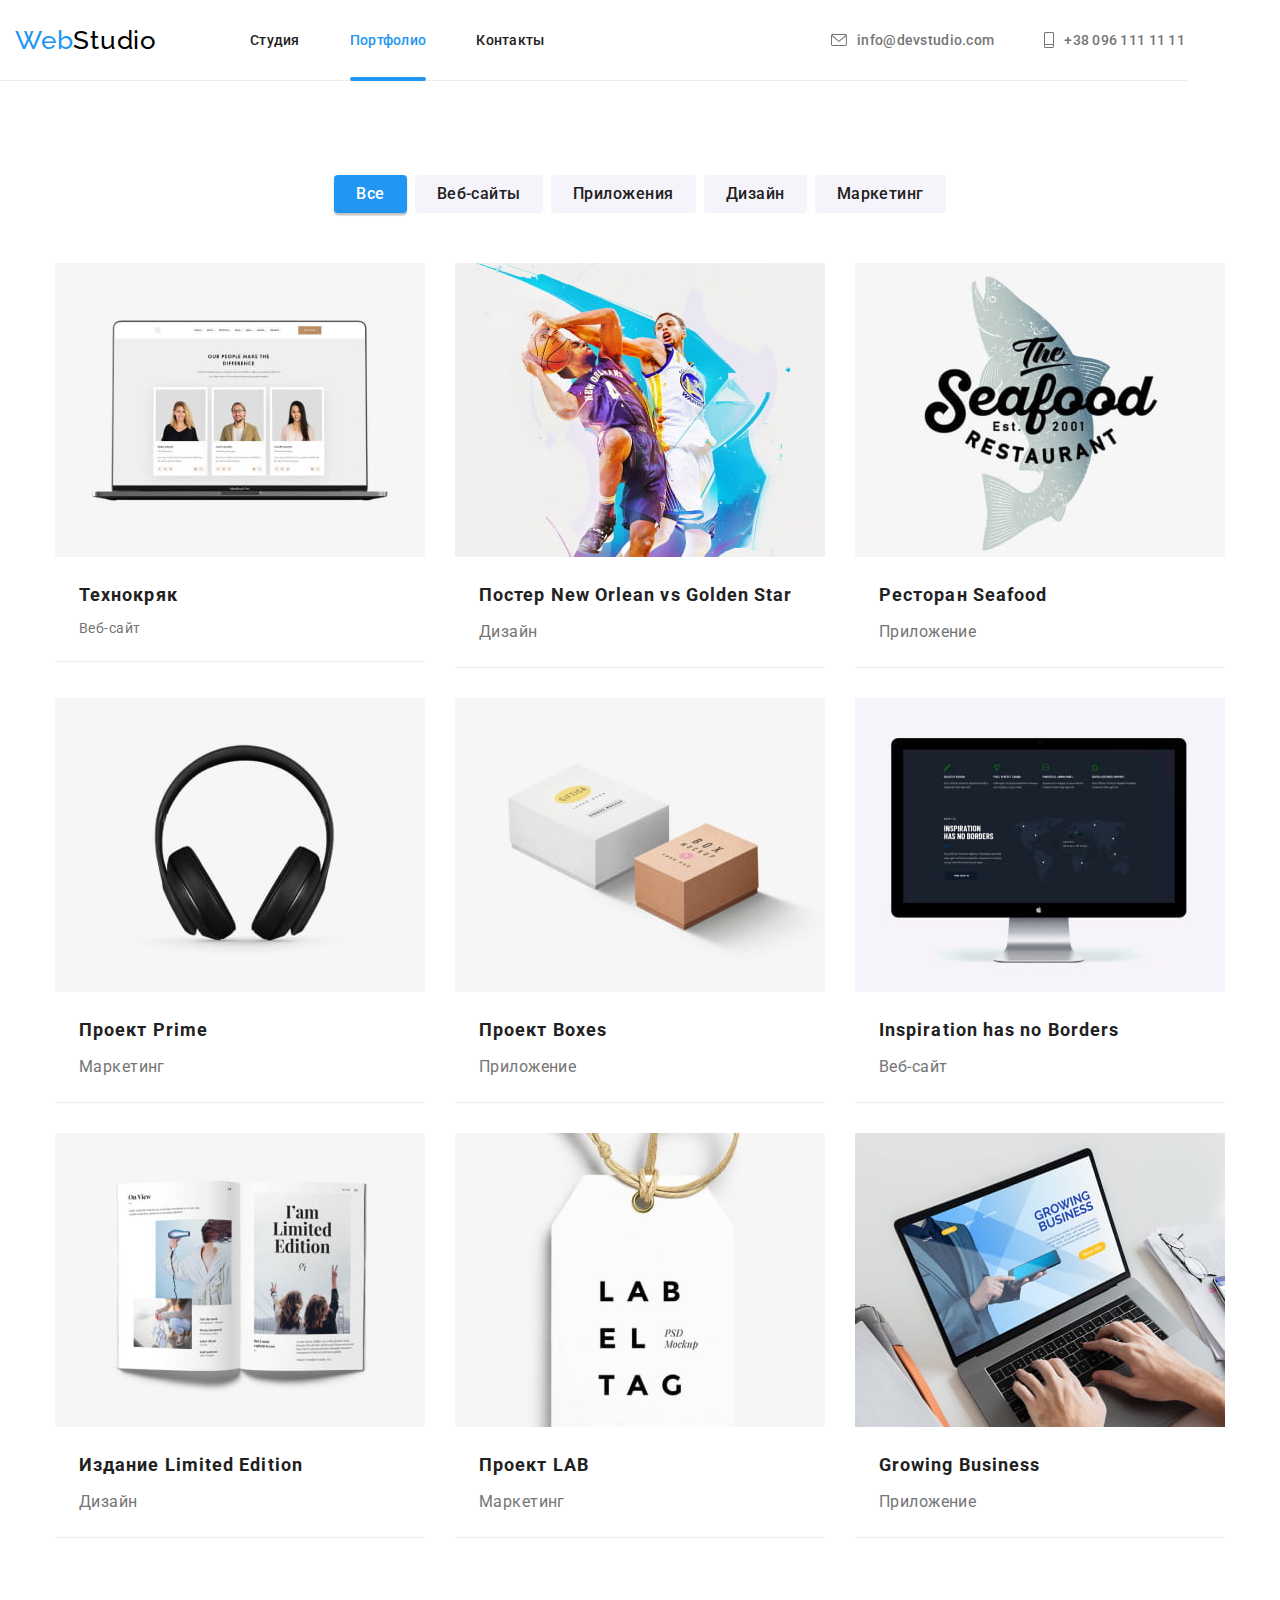
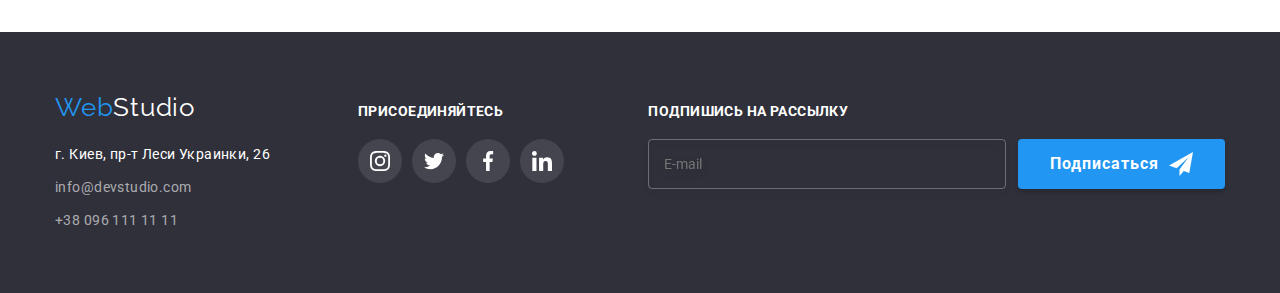
==== portfolio.html @ 2b230854 "HW7" ====
<!DOCTYPE html>
<html lang="en">
  <head>
    <meta charset="UTF-8" />
    <meta http-equiv="X-UA-Compatible" content="IE=edge" />
    <meta name="viewport" content="width=device-width, initial-scale=1.0" />
    <title>Portfolio</title>

    <!--Modern normalize-->

    <link
      rel="stylesheet"
      href="https://cdnjs.cloudflare.com/ajax/libs/modern-normalize/1.1.0/modern-normalize.css"
      integrity="sha512-Y0MM+V6ymRKN2zStTqzQ227DWhhp4Mzdo6gnlRnuaNCbc+YN/ZH0sBCLTM4M0oSy9c9VKiCvd4Jk44aCLrNS5Q=="
      crossorigin="anonymous"
      referrerpolicy="no-referrer"
    />

    <!--Font start-->

    <link rel="preconnect" href="https://fonts.googleapis.com" />
    <link rel="preconnect" href="https://fonts.gstatic.com" crossorigin />
    <link
      href="https://fonts.googleapis.com/css2?family=Montserrat:wght@400;500;600&family=Raleway:wght@700&family=Roboto:wght@400;500;700&display=swap"
      rel="stylesheet"
    />

    <!--Font and-->
    <link rel="stylesheet" href="./css/main.min.css" />
    <link rel="stylesheet" href="./css/styless.css" />
  </head>

  <body>
    <!--Header-->

    <header class="header">
      <div class="conteiner header__conteiner">
        <a class="link header__logo" href="" lang="en"
          >Web<span class="header__logo--black">Studio</span></a
        >

        <!--Site navigation-->

        <nav class="nav">
          <ul class="list nav__list">
            <li class="nav__item">
              <a class="link nav__link" href="index.html">Студия</a>
            </li>
            <li class="nav__item">
              <a
                class="link nav__link nav__link--current nav__accent--color"
                href=""
                >Портфолио</a
              >
            </li>
            <li class="nav__item">
              <a class="link nav__link" href="">Контакты</a>
            </li>
          </ul>
        </nav>

        <!--Contacts-->

        <ul class="list nav__contact">
          <li class="nav__item">
            <a class="link nav__link" href="mailto:info@devstudio.com">
              <svg class="nav__icon" width="16" height="12">
                <use href="./images/icons.svg#email"></use></svg
              >info@devstudio.com
            </a>
          </li>
          <li>
            <a class="link nav__link" href="tel:+380961111111">
              <svg class="nav__icon" width="10" height="16">
                <use href="./images/icons.svg#smartphone"></use></svg
              >+38 096 111 11 11</a
            >
          </li>
        </ul>
      </div>
    </header>

    <!--Main-->

    <main>
      <section class="section">
        <div class="conteiner">
          <h1 class="visually-hidden">Портфолио</h1>

          <!--Portfolio nav-->

          <ul class="portfolio-filter list">
            <li>
              <button class="filter-btn accent-btn" type="button">Все</button>
            </li>
            <li>
              <button class="filter-btn" type="button">Веб-сайты</button>
            </li>
            <li>
              <button class="filter-btn" type="button">Приложения</button>
            </li>
            <li>
              <button class="filter-btn" type="button">Дизайн</button>
            </li>
            <li>
              <button class="filter-btn" type="button">Маркетинг</button>
            </li>
          </ul>

          <!--Portfolio img-->

          <ul class="list card-set portfolio">
            <li class="item portfolio__item">
              <a class="link portfolio__link" href="">
                <div class="thumb">
                  <img
                    src="./images/portfolio/img1.jpg"
                    alt="Страница сайта"
                    width="370"
                    height="294"
                  />
                  <div class="overlay">
                    <p class="overlay-text">
                      Ресурс предлагает комплексные предложения с разным уровнем
                      функционала и сервисов. Все это позволит посетителю
                      получить исчерпывающие сведения о компании или частном
                      лице.
                    </p>
                  </div>
                </div>

                <div class="portfolio__wrapper">
                  <h2 class="portfolio__title">Технокряк</h2>
                  <p class="portfolio-text">Веб-сайт</p>
                </div>
              </a>
            </li>

            <li class="item portfolio__item">
              <a class="link portfolio__link" href="">
                <div class="thumb">
                  <img
                    src="./images/portfolio/img2.jpg"
                    alt="Два баскетболиста"
                    width="370"
                    height="294"
                  />
                  <div class="overlay">
                    <p class="overlay-text">
                      Ресурс предлагает комплексные предложения с разным уровнем
                      функционала и сервисов. Все это позволит посетителю
                      получить исчерпывающие сведения о компании или частном
                      лице.
                    </p>
                  </div>
                </div>
                <div class="portfolio__wrapper">
                  <h2 class="portfolio__title">
                    Постер New Orlean vs Golden Star
                  </h2>
                  <p class="portfolio__text">Дизайн</p>
                </div>
              </a>
            </li>

            <li class="item portfolio__item">
              <a class="link portfolio__link" href="">
                <div class="thumb">
                  <img
                    src="./images/portfolio/img3.jpg"
                    alt="Эмблема ресторана"
                    width="370"
                    height="294"
                  />
                  <div class="overlay">
                    <p class="overlay-text">
                      Ресурс предлагает комплексные предложения с разным уровнем
                      функционала и сервисов. Все это позволит посетителю
                      получить исчерпывающие сведения о компании или частном
                      лице.
                    </p>
                  </div>
                </div>
                <div class="portfolio__wrapper">
                  <h2 class="portfolio__title">Ресторан Seafood</h2>
                  <p class="portfolio__text">Приложение</p>
                </div>
              </a>
            </li>

            <li class="item portfolio__item">
              <a class="link portfolio__link" href="">
                <div class="thumb">
                  <img
                    src="./images/portfolio/img4.jpg"
                    alt="Наушники"
                    width="370"
                    height="294"
                  />
                  <div class="overlay">
                    <p class="overlay-text">
                      Ресурс предлагает комплексные предложения с разным уровнем
                      функционала и сервисов. Все это позволит посетителю
                      получить исчерпывающие сведения о компании или частном
                      лице.
                    </p>
                  </div>
                </div>
                <div class="portfolio__wrapper">
                  <h2 class="portfolio__title">Проект Prime</h2>
                  <p class="portfolio__text">Маркетинг</p>
                </div>
              </a>
            </li>

            <li class="item portfolio__item">
              <a class="link portfolio__link" href="">
                <div class="thumb">
                  <img
                    src="./images/portfolio/img5.jpg"
                    alt="Две картонные коробки"
                    width="370"
                    height="294"
                  />
                  <div class="overlay">
                    <p class="overlay-text">
                      Ресурс предлагает комплексные предложения с разным уровнем
                      функционала и сервисов. Все это позволит посетителю
                      получить исчерпывающие сведения о компании или частном
                      лице.
                    </p>
                  </div>
                </div>
                <div class="portfolio__wrapper">
                  <h2 class="portfolio__title">Проект Boxes</h2>
                  <p class="portfolio__text">Приложение</p>
                </div>
              </a>
            </li>

            <li class="item portfolio__item">
              <a class="link portfolio__link" href="">
                <div class="thumb">
                  <img
                    src="./images/portfolio/img6.jpg"
                    alt="Монитор компьтера"
                    width="370"
                    height="294"
                  />
                  <div class="overlay">
                    <p class="overlay-text">
                      Ресурс предлагает комплексные предложения с разным уровнем
                      функционала и сервисов. Все это позволит посетителю
                      получить исчерпывающие сведения о компании или частном
                      лице.
                    </p>
                  </div>
                </div>
                <div class="portfolio__wrapper">
                  <h2 class="portfolio__title">Inspiration has no Borders</h2>
                  <p class="portfolio__text">Веб-сайт</p>
                </div>
              </a>
            </li>

            <li class="item portfolio__item">
              <a class="link portfolio__link" href="">
                <div class="thumb">
                  <img
                    src="./images/portfolio/img7.jpg"
                    alt="Журнал"
                    width="370"
                    height="294"
                  />
                  <div class="overlay">
                    <p class="overlay-text">
                      Ресурс предлагает комплексные предложения с разным уровнем
                      функционала и сервисов. Все это позволит посетителю
                      получить исчерпывающие сведения о компании или частном
                      лице.
                    </p>
                  </div>
                </div>
                <div class="portfolio__wrapper">
                  <h2 class="portfolio__title">Издание Limited Edition</h2>
                  <p class="portfolio__text">Дизайн</p>
                </div>
              </a>
            </li>

            <li class="item portfolio__item">
              <a class="link portfolio__link" href="">
                <div class="thumb">
                  <img
                    src="./images/portfolio/img8.jpg"
                    alt="Бирка с текстом"
                    width="370"
                    height="294"
                  />
                  <div class="overlay">
                    <p class="overlay-text">
                      Ресурс предлагает комплексные предложения с разным уровнем
                      функционала и сервисов. Все это позволит посетителю
                      получить исчерпывающие сведения о компании или частном
                      лице.
                    </p>
                  </div>
                </div>
                <div class="portfolio__wrapper">
                  <h2 class="portfolio__title">Проект LAB</h2>
                  <p class="portfolio__text">Маркетинг</p>
                </div>
              </a>
            </li>

            <li class="item portfolio__item">
              <a class="link portfolio__link" href="">
                <div class="thumb">
                  <img
                    src="./images/portfolio/img9.jpg"
                    alt="Работа на ноутбуке"
                    width="370"
                    height="294"
                  />
                  <div class="overlay">
                    <p class="overlay-text">
                      Ресурс предлагает комплексные предложения с разным уровнем
                      функционала и сервисов. Все это позволит посетителю
                      получить исчерпывающие сведения о компании или частном
                      лице.
                    </p>
                  </div>
                </div>
                <div class="portfolio__wrapper">
                  <h2 class="portfolio__title">Growing Business</h2>
                  <p class="portfolio__text">Приложение</p>
                </div>
              </a>
            </li>
          </ul>
        </div>
      </section>
    </main>

    <!--Footer-->

    <footer class="footer">

      <div class="conteiner footer__conteiner">

        <!--Footer contact-->

        <div>
          <a class="logo link footer__logo" href="/"
            >Web<span class="footer__logo--white">Studio</span></a
          >
          <address class="footer__address">
            <ul class="list">
              <li class="footer__item">
                <a
                  class="link footer__link"
                  href="https://goo.gl/maps/bs3cHrX6vN8yE2N99"
                  target="_blank"
                  rel="noreferrer noopener"
                  >г. Киев, пр-т Леси Украинки, 26</a
                >
              </li>
              <li class="footer__item">
                <a class="link footer__contact" href="mailto:info@devstudio.com"
                  >info@devstudio.com</a
                >
              </li>
              <li class="footer__item">
                <a class="link footer__contact" href="tel:+380961111111"
                  >+38 096 111 11 11</a
                >
              </li>
            </ul>
          </address>
        </div>

        <!--Footer social-->

        <div>
          <h3 class="footer__title">Присоединяйтесь</h3>
          <ul class="list footer__social">
            <li>
             <a
                class="link footer__social-link"
                href=""
                target="_blank"
                rel="noreferrer noopener"
                aria-label="instagram"
                ><svg class="social__icon" width="20" height="20">
                  <use href="./images/icons.svg#instagram"></use>
                </svg>
              </a>
            </li>
            <li>
              <a
                class="link footer__social-link"
                href=""
                target="_blank"
                rel="noreferrer noopener"
                aria-label="twitter"
                ><svg class="social__icon" width="20" height="20">
                  <use href="./images/icons.svg#twitter"></use>
                </svg>
              </a>
            </li>
            <li>
              <a
                class="link footer__social-link"
                href=""
                target="_blank"
                rel="noreferrer noopener"
                aria-label="twitter"
                ><svg class="social__icon" width="20" height="20">
                  <use href="./images/icons.svg#facebook"></use>
                </svg>
              </a>
            </li>
            <li>
              <a
                class="link footer__social-link"
                href=""
                target="_blank"
                rel="noreferrer noopener"
                aria-label="twitter"
                ><svg class="social__icon" width="20" height="20">
                  <use href="./images/icons.svg#linkedin"></use>
                </svg>
              </a>
            </li>
          </ul>
        </div>

        <!--Footer form-->

        <div class="footer-box">
          <form class="footer-form">
            <h3 class="footer__title">Подпишись на рассылку</h3>
            <div class="footer-form__conteiner" role="group">
              <label class="footer-form__wrap">
                <input
                  class="footer-form__input"
                  type="email"
                  name="user-email" placeholder="E-mail" />
              </label>

                <button class="btn" type="submit">
                  <span class="btn__text">Подписаться</span>
                  <svg class="btn__icon" width="24" height="24">
                    <use href="./images/icons.svg#icon-telegram"></use>
                  </svg>
                </button>
             
            </div>
          </form>
        </div>
      </div>
    </footer>
  </body>
</html>
---- css/main.min.css ----
:root{--main-fond: "Roboto", sans-serif;--secondary-fond: "Raleway", sans-serif;--grey-text-cl: #757575;--black-text-cl: #212121;--white-text-cl: #ffffff;--white-bg-cl: #e5e5e5;--team-bg-cl: #f5f4fa;--dark-bg-cl: #2f303a;--icon-bg-cl: #fff;--transition-bg-cl: #188CE8;--accent-tx-cl: #2196f3;--border-cl: #ececec;--icons-cl: #AFB1B8;--transition: 250ms cubic-bezier(0.4, 0, 0.2, 1);--indent: 30px;--items: 4}.visually-hidden{position:absolute;white-space:nowrap;width:1px;height:1px;overflow:hidden;border:0;padding:0;clip:rect(0 0 0 0);-webkit-clip-path:inset(50%);clip-path:inset(50%);margin:-1px}.is-hidden{opacity:0;visibility:hidden;pointer-events:none}body{font-size:14px;line-height:1.71;letter-spacing:.03em;font-family:var(--main-fond);color:var(--grey-text-cl)}.link{text-decoration:none;color:currentColor}.list{list-style:none}h1,h2,h3,h4,p{margin:0}ul,ol{margin:0;padding:0}img{display:block;max-width:100%;height:auto}.card-set{display:-webkit-box;display:-ms-flexbox;display:flex;-ms-flex-wrap:wrap;flex-wrap:wrap;gap:30px}.item{-ms-flex-preferred-size:calc((100% - var(--indent)*(var(--items) - 1))/var(--items));flex-basis:calc((100% - var(--indent)*(var(--items) - 1))/var(--items))}.section{padding-top:94px;padding-bottom:94px}.conteiner{padding-left:15px;padding-right:15px;width:1200px;margin-left:auto;margin-right:auto}.about__conteiner{display:-webkit-box;display:-ms-flexbox;display:flex;-webkit-box-align:center;-ms-flex-align:center;align-items:center;-webkit-box-pack:center;-ms-flex-pack:center;justify-content:center;width:100%;min-height:70px;padding:27px;bottom:0;position:absolute;background:rgba(47,48,58,.8)}.footer__conteiner{display:-webkit-box;display:-ms-flexbox;display:flex;-webkit-box-align:baseline;-ms-flex-align:baseline;align-items:baseline;gap:70px}.footer-form__conteiner{display:-webkit-inline-box;display:-ms-inline-flexbox;display:inline-flex;-webkit-box-align:center;-ms-flex-align:center;align-items:center;gap:12px}.priority__conteiner{display:-webkit-box;display:-ms-flexbox;display:flex;-webkit-box-align:center;-ms-flex-align:center;align-items:center;-webkit-box-pack:center;-ms-flex-pack:center;justify-content:center;height:120px;margin-bottom:30px;border-radius:4px;background:var(--team-bg-cl)}.section__title{font-weight:700;font-size:36px;text-align:center;line-height:1.1666666667;color:var(--black-text-cl);margin-bottom:50px}.register-form__title{display:-webkit-box;display:-ms-flexbox;display:flex;font-size:20px;line-height:1.15;text-align:center;letter-spacing:.03em;margin-bottom:12px;color:var(--black-text-cl)}.hero__title{font-weight:900;font-size:44px;line-height:1.3636363636;letter-spacing:.06em;text-transform:uppercase;color:var(--white-text-cl);margin-bottom:30px;max-width:700px;margin-left:auto;margin-right:auto}.priority__title{font-weight:700;font-size:14px;line-height:1.1428571429;text-transform:uppercase;color:var(--black-text-cl);margin-bottom:10px}.footer__title{text-align:start;font-weight:700;font-size:14px;line-height:1.1428571429;letter-spacing:.03em;text-transform:uppercase;color:var(--icon-bg-cl);margin-bottom:20px}.portfolio__title{font-weight:700;font-size:18px;line-height:2;letter-spacing:.06em;color:var(--black-text-cl);margin-bottom:4px}.btn-close{position:absolute;display:-webkit-box;display:-ms-flexbox;display:flex;-webkit-box-align:center;-ms-flex-align:center;align-items:center;-webkit-box-pack:center;-ms-flex-pack:center;justify-content:center;top:8px;right:8px;width:30px;height:30px;cursor:pointer;border:1px solid rgba(0,0,0,.1);border-radius:50%;background-color:var(--icon-bg-cl);-webkit-transition:var(--transition);transition:var(--transition)}.btn-close:hover,.btn-close:focus{fill:var(--accent-tx-cl);border:1px solid var(--accent-tx-cl)}.register-form-btn{font-weight:700;font-size:16px;line-height:1.875;letter-spacing:.06em;display:-webkit-inline-box;display:-ms-inline-flexbox;display:inline-flex;text-align:center;max-width:200px;-webkit-box-align:center;-ms-flex-align:center;align-items:center;padding:10px 55px 10px 56px;margin-left:auto;margin-right:auto;cursor:pointer;background-color:var(--accent-tx-cl);color:var(--icon-bg-cl);-webkit-box-shadow:0px 4px 4px rgba(0,0,0,.15);box-shadow:0px 4px 4px rgba(0,0,0,.15);border-radius:4px;border:none;-webkit-transition:background-color var(--transition);transition:background-color var(--transition)}.register-form-btn:hover,.register-form-btn:focus{background-color:var(--transition-bg-cl)}.btn{display:-webkit-box;display:-ms-flexbox;display:flex;-webkit-box-align:center;-ms-flex-align:center;align-items:center;-webkit-box-pack:center;-ms-flex-pack:center;justify-content:center;font-weight:700;font-family:inherit;font-size:16px;line-height:1.875;letter-spacing:.06em;color:var(--white-text-cl);background-color:var(--accent-tx-cl);cursor:pointer;border-radius:4px;-webkit-box-shadow:0px 4px 4px rgba(0,0,0,.15);box-shadow:0px 4px 4px rgba(0,0,0,.15);border:none;padding:10px 32px;min-width:200px;margin:0 auto;-webkit-transition:background-color var(--transition);transition:background-color var(--transition)}.btn:hover,.btn:focus{background-color:var(--transition-bg-cl)}.btn__text{font-weight:700;font-size:16px;line-height:1.875;margin-right:10px}.btn__icon{fill:var(--icon-bg-cl)}.filter-btn{font-family:inherit;font-weight:500;font-size:16px;line-height:1.625;letter-spacing:.03em;color:var(--black-text-cl);background-color:var(--team-bg-cl);cursor:pointer;padding:6px 22px;border-radius:4px;border:none;-webkit-transition:color var(--transition),background-color var(--transition),-webkit-box-shadow var(--transition);transition:color var(--transition),background-color var(--transition),-webkit-box-shadow var(--transition);transition:color var(--transition),background-color var(--transition),box-shadow var(--transition);transition:color var(--transition),background-color var(--transition),box-shadow var(--transition),-webkit-box-shadow var(--transition)}.filter-btn:hover,.filter-btn:focus,.accent-btn{color:var(--white-text-cl);background-color:var(--accent-tx-cl);-webkit-box-shadow:0px 3px 1px rgba(0,0,0,.1),0px 1px 2px rgba(0,0,0,.08),0px 2px 2px rgba(0,0,0,.12);box-shadow:0px 3px 1px rgba(0,0,0,.1),0px 1px 2px rgba(0,0,0,.08),0px 2px 2px rgba(0,0,0,.12)}.backdrop{position:fixed;width:100%;height:100%;top:0;left:0;background-color:rgba(0,0,0,.2);z-index:100;opacity:1;-webkit-transition:opacity var(--transition),visibility var(--transition);transition:opacity var(--transition),visibility var(--transition)}.backdrop.is-hidden .modal{-webkit-transform:translate(-50%, -50%) scale(0.3) rotate(120deg);transform:translate(-50%, -50%) scale(0.3) rotate(120deg)}.modal{padding:40px;position:absolute;top:50%;left:50%;-webkit-transform:translate(-50%, -50%) scale(1) rotate(0);transform:translate(-50%, -50%) scale(1) rotate(0);min-width:528px;min-height:581px;background:var(--icon-bg-cl);-webkit-box-shadow:0px 1px 3px rgba(0,0,0,.12),0px 1px 1px rgba(0,0,0,.14),0px 2px 1px rgba(0,0,0,.2);box-shadow:0px 1px 3px rgba(0,0,0,.12),0px 1px 1px rgba(0,0,0,.14),0px 2px 1px rgba(0,0,0,.2);border-radius:4px;-webkit-transition:-webkit-transform var(--transition);transition:-webkit-transform var(--transition);transition:transform var(--transition);transition:transform var(--transition), -webkit-transform var(--transition)}.register-form__group{margin-bottom:20px}.register-form__wrap{display:-webkit-box;display:-ms-flexbox;display:flex;-webkit-box-orient:vertical;-webkit-box-direction:normal;-ms-flex-direction:column;flex-direction:column;position:relative;margin-bottom:10px}.register-form__wrap:last-child{margin-bottom:0}.register-form__input,.register-form__message{position:relative;width:100%;height:40px;border:1px solid rgba(33,33,33,.2);border-radius:4px;padding:11px;padding-left:42px;outline:rgba(0,0,0,0);-webkit-transition:border-color var(--transition);transition:border-color var(--transition)}.register-form__label{text-align:left;margin-bottom:4px;font-weight:400;font-size:12px;line-height:1.1666666667;letter-spacing:.01em;color:var(--grey-text-cl)}.register-form__icon{position:absolute;bottom:11px;left:12px;-webkit-transition:fill var(--transition);transition:fill var(--transition)}.register-form__wrap:hover .register-form__icon,.register-form__wrap:focus .register-form__icon{fill:var(--accent-tx-cl);border-color:#2196f3}.register-form__wrap:hover .register-form__message,.register-form__wrap:focus .register-form__message{fill:var(--accent-tx-cl);border-color:#2196f3}.register-form__message{font-weight:400;font-size:12px;line-height:1.1666666667;letter-spacing:.01em;height:120px;padding:12px 16px;resize:none}.register-form__wrap:hover .register-form__input,.register-form__wrap:focus .register-form__input{border-color:var(--accent-tx-cl)}.register-form__input:hover,.register-form__input:focus{border-color:var(--accent-tx-cl)}.register-form__input:hover+.register-form__icon,.register-form__input:focus+.register-form__icon{fill:var(--accent-tx-cl)}.register-form__message:hover,.register-form__message:focus{border-color:var(--accent-tx-cl)}.register-form__message::-webkit-input-placeholder{color:rgba(117,117,117,.5)}.register-form__message::-moz-placeholder{color:rgba(117,117,117,.5)}.register-form__message:-ms-input-placeholder{color:rgba(117,117,117,.5)}.register-form__message::-ms-input-placeholder{color:rgba(117,117,117,.5)}.register-form__message::placeholder{color:rgba(117,117,117,.5)}.register-form__agreement{display:-webkit-box;display:-ms-flexbox;display:flex;-webkit-box-align:center;-ms-flex-align:center;align-items:center;-webkit-box-pack:center;-ms-flex-pack:center;justify-content:center;margin-bottom:30px;gap:7px;cursor:pointer}.register-form__checkbox:checked+.register-form__icon--check .register-form__uncheck{opacity:0;-webkit-transition:opacity var(--transition);transition:opacity var(--transition)}.register-form__checkbox:checked+.register-form__icon--check .register-form__check{opacity:1}.register-form__checkbox:hover+.register-form__icon--check .register-form__uncheck,.register-form__checkbox:focus+.register-form__icon--check .register-form__uncheck{fill:var(--accent-tx-cl)}.register-form__check{opacity:0;-webkit-transition:opacity var(--transition);transition:opacity var(--transition)}.register-form__agreement--text{-webkit-user-select:none;-moz-user-select:none;-ms-user-select:none;user-select:none;text-underline-position:under}.register-form__agreement--link{color:var(--accent-tx-cl)}.header{font-weight:500;line-height:1.1428571429;letter-spacing:.02em;margin-right:93px;border-bottom:1px solid var(--border-cl)}.header__conteiner{display:-webkit-box;display:-ms-flexbox;display:flex;-webkit-box-align:center;-ms-flex-align:center;align-items:center}.header__logo{font-family:var(--secondary-fond);font-size:26px;line-height:1.1923076923;letter-spacing:.03em;margin-right:93px;color:var(--accent-tx-cl)}.header__logo--black{color:#000}.hero{position:relative;padding-top:200px;padding-bottom:200px;background:#c4c4c4;color:var(--white-text-cl)}.hero__bg-img{max-width:1600px;margin-left:auto;margin-right:auto;background-size:cover;background-position:center;background-image:-webkit-gradient(linear, left top, right top, from(rgba(47, 48, 58, 0.4)), to(rgba(47, 48, 58, 0.4))),url("../images/hero/bg-hero.jpg");background-image:linear-gradient(to right, rgba(47, 48, 58, 0.4), rgba(47, 48, 58, 0.4)),url("../images/hero/bg-hero.jpg");background-repeat:no-repeat;text-align:center}.nav{display:-webkit-box;display:-ms-flexbox;display:flex;-webkit-box-align:center;-ms-flex-align:center;align-items:center}.nav__list{display:-webkit-box;display:-ms-flexbox;display:flex;-webkit-box-align:center;-ms-flex-align:center;align-items:center;gap:50px;color:var(--black-text-cl)}.nav__link{display:-webkit-box;display:-ms-flexbox;display:flex;-webkit-box-align:center;-ms-flex-align:center;align-items:center;padding-top:32px;padding-bottom:32px;-webkit-transition:color var(--transition);transition:color var(--transition)}.nav__link--current{position:relative}.nav__link--current::after{content:"";position:absolute;bottom:-1px;left:0;width:100%;height:4px;border-radius:2px;background-color:var(--accent-tx-cl)}.nav__link:hover,.nav__link:focus{color:var(--accent-tx-cl)}.nav__link:hover .nav__icon,.nav__link:focus .nav__icon{fill:var(--accent-tx-cl)}.nav__accent--color{color:var(--accent-tx-cl)}.nav__contact{display:-webkit-box;display:-ms-flexbox;display:flex;-webkit-box-align:center;-ms-flex-align:center;align-items:center;gap:50px;margin-left:auto}.nav__icon{margin-right:10px;fill:var(--grey-text-cl)}.about__item{position:relative;--items: 3}.about__text{font-size:14px;line-height:1.1428571429;position:absolute;text-align:center;text-transform:uppercase;color:var(--icon-bg-cl)}.team{background-color:var(--team-bg-cl)}.team__item{-webkit-box-shadow:0px 1px 3px rgba(0,0,0,.12),0px 1px 1px rgba(0,0,0,.14),0px 2px 1px rgba(0,0,0,.2);box-shadow:0px 1px 3px rgba(0,0,0,.12),0px 1px 1px rgba(0,0,0,.14),0px 2px 1px rgba(0,0,0,.2);border-radius:0px 0px 4px 4px}.team__wrapper{text-align:center;padding-top:30px;padding-bottom:30px;background-color:var(--icon-bg-cl)}.team__name{font-weight:500;font-size:16px;line-height:1.1875;color:var(--black-text-cl);margin-bottom:10px}.team__post{font-size:16px;line-height:1.1875;margin-bottom:16px}.priority{padding-bottom:0}.social{display:-webkit-box;display:-ms-flexbox;display:flex;-webkit-box-align:center;-ms-flex-align:center;align-items:center;-webkit-box-pack:center;-ms-flex-pack:center;justify-content:center;gap:10px}.social__link{display:-webkit-box;display:-ms-flexbox;display:flex;-webkit-box-align:center;-ms-flex-align:center;align-items:center;-webkit-box-pack:center;-ms-flex-pack:center;justify-content:center;background-color:var(--icon-bg-cl);border-radius:50%;width:44px;height:44px;-webkit-transition:background-color var(--transition);transition:background-color var(--transition)}.social__icon{fill:var(--icons-cl);-webkit-transition:fill var(--transition);transition:fill var(--transition)}.social__link:hover,.social__link:focus{background-color:var(--accent-tx-cl)}.social__link:hover .social__icon,.social__link:focus .social__icon{fill:var(--icon-bg-cl)}.clients__item{--items: 6}.clients__link{display:-webkit-box;display:-ms-flexbox;display:flex;-webkit-box-pack:center;-ms-flex-pack:center;justify-content:center;-webkit-box-align:center;-ms-flex-align:center;align-items:center;border:1px solid var(--icons-cl);border-radius:4px;padding:16px;fill:var(--icons-cl);-webkit-transition:border-color var(--transition),fill var(--transition);transition:border-color var(--transition),fill var(--transition)}.clients__link:hover{border-color:var(--accent-tx-cl);fill:var(--accent-tx-cl)}.clients__link:focus{border-color:var(--accent-tx-cl);fill:var(--accent-tx-cl)}.footer{padding-top:60px;padding-bottom:60px;background-color:var(--dark-bg-cl)}.footer__logo{display:block;font-family:var(--secondary-fond);font-size:26px;line-height:1.1923076923;letter-spacing:.03em;margin-right:93px;color:var(--accent-tx-cl);margin-bottom:20px}.footer__logo--white{color:var(--white-text-cl)}.footer__address{font-style:inherit}.footer__item{margin-bottom:9px}.footer__item:last-child{margin-bottom:0}.footer__link{color:var(--white-text-cl);-webkit-transition:color var(--transition);transition:color var(--transition)}.footer__link:hover,.footer__link:focus{color:var(--accent-tx-cl)}.footer__contact{color:rgba(255,255,255,.6);-webkit-transition:color var(--transition);transition:color var(--transition)}.footer__contact:hover,.footer__contact:focus{color:var(--accent-tx-cl)}.footer__social{display:-webkit-box;display:-ms-flexbox;display:flex;-webkit-box-align:center;-ms-flex-align:center;align-items:center;-webkit-box-pack:center;-ms-flex-pack:center;justify-content:center;gap:10px}.footer__social-link{display:-webkit-box;display:-ms-flexbox;display:flex;-webkit-box-align:center;-ms-flex-align:center;align-items:center;-webkit-box-pack:center;-ms-flex-pack:center;justify-content:center;background-color:rgba(255,255,255,.1);border-radius:50%;width:44px;height:44px;-webkit-transition:background-color var(--transition);transition:background-color var(--transition)}.footer .social__icon{fill:var(--icon-bg-cl)}.footer__social-link:hover,.footer__social-link:focus{background-color:var(--accent-tx-cl)}.footer-box{margin-left:auto}.footer-form{text-align:center}.footer-form__wrap{position:relative}.footer-form__input{width:358px;height:50px;padding-left:15px;color:var(--border-cl);border:1px solid rgba(255,255,255,.3);-webkit-filter:drop-shadow(0px 4px 4px rgba(0, 0, 0, 0.15));filter:drop-shadow(0px 4px 4px rgba(0, 0, 0, 0.15));border-radius:4px;background-color:inherit}.portfolio-filter{display:-webkit-box;display:-ms-flexbox;display:flex;-webkit-box-align:center;-ms-flex-align:center;align-items:center;-webkit-box-pack:center;-ms-flex-pack:center;justify-content:center;gap:8px;margin-bottom:50px}.portfolio__item{position:relative;--items: 9: }.portfolio__link{display:-webkit-box;display:-ms-flexbox;display:flex;-webkit-box-orient:vertical;-webkit-box-direction:normal;-ms-flex-direction:column;flex-direction:column;-webkit-transition:-webkit-box-shadow var(--transition);transition:-webkit-box-shadow var(--transition);transition:box-shadow var(--transition);transition:box-shadow var(--transition), -webkit-box-shadow var(--transition)}.portfolio__link:hover,.portfolio__link:focus{-webkit-box-shadow:0px 1px 1px rgba(0,0,0,.12),0px 4px 4px rgba(0,0,0,.06),1px 4px 6px rgba(0,0,0,.16);box-shadow:0px 1px 1px rgba(0,0,0,.12),0px 4px 4px rgba(0,0,0,.06),1px 4px 6px rgba(0,0,0,.16)}.portfolio .thumb{position:relative;overflow:hidden}.portfolio__link:hover .overlay,.portfolio__link:focus .overlay{-webkit-transform:translateY(-100%);transform:translateY(-100%)}.portfolio .overlay{position:absolute;width:100%;height:100%;top:100%;left:0;background-color:rgba(33,150,243,.9);-webkit-transform:translateY(0);transform:translateY(0);-webkit-transition:-webkit-transform var(--transition);transition:-webkit-transform var(--transition);transition:transform var(--transition);transition:transform var(--transition), -webkit-transform var(--transition)}.portfolio .overlay-text{font-size:18px;line-height:1.5555555556;padding:63px 24px;color:var(--icon-bg-cl)}.portfolio .portfolio__wrapper{padding:20px 24px;border-bottom:1px solid #eee}.portfolio .portfolio__title{font-weight:700;font-size:18px;line-height:2;letter-spacing:.06em;color:var(--black-text-cl);margin-bottom:4px}.portfolio .portfolio__text{font-size:16px;line-height:1.875}/*# sourceMappingURL=main.min.css.map */
---- css/styless.css ----
/* :root {
  /*fonts*/
  --main-fond: "Roboto", sans-serif;
  --secondary-fond: "Raleway", sans-serif;

  /*text-color*/

  --grey-text-cl: #757575;
  --black-text-cl: #212121;
  --white-text-cl: #ffffff;
  
  /*bg-color*/

  --white-bg-cl: #e5e5e5;
  --team-bg-cl: #f5f4fa;
  --dark-bg-cl: #2f303a;
  --icon-bg-cl: #fff;
  --transition-bg-cl: #188CE8;
 
  
  /*other*/

  --accent-tx-cl: #2196f3;
  --border-cl: #ececec;
  --icons-cl: #AFB1B8;
  --transition: 250ms cubic-bezier(0.4, 0, 0.2, 1);

  /*flexbox*/

  --indent: 30px;
  --items: 4;
} */

/* body {
  font-size: 14px;
  line-height: 1.71;
  letter-spacing: 0.03em;
  font-family: var(--main-fond);
  color: var(--grey-text-cl);
}

.conteiner {
  padding-left: 15px;
  padding-right: 15px;
  width: 1200px;
  margin-left: auto;
  margin-right: auto;
}

.section {
 padding-top: 94px;
 padding-bottom: 94px;
} */

/* .visually-hidden {
  position: absolute;
  white-space: nowrap;
  width: 1px;
  height: 1px;
  overflow: hidden;
  border: 0;
  padding: 0;
  clip: rect(0 0 0 0);
  clip-path: inset(50%);
  margin: -1px;
} */

 /* .section__title {
  font-weight: 700;
  font-size: 36px;
  text-align: center;
  line-height: calc(42 / 36);
  color: var(--black-text-cl);
  margin-bottom: 50px;
} */

/* .card-set {
  display: flex;
  flex-wrap: wrap;
  gap: 30px;
} */

/* .item {
  flex-basis: calc((100% - var(--indent) * (var(--items) - 1)) / var(--items));
  /*outline: 1px solid teal;*/
} */

/*reset-styles*/

/* .link {
  text-decoration: none;
  color: currentColor;
}

.list {
  list-style: none;
}

h1,
h2,
h3,
h4,
p {
  margin: 0;
}

ul,
ol {
  margin: 0;
  padding: 0;
}

img {
  display: block;
  max-width: 100%;
  height: auto;
} */

/* Modal */

/* .backdrop {
  position: fixed;
  width: 100%;
  height: 100%;
  top: 0;
  left: 0;
  background-color: rgba(0, 0, 0, 0.2);
  z-index: 100;
  opacity: 1;
  transition: opacity var(--transition), visibility var(--transition);
} */

/* .is-hidden {
  opacity: 0;
  visibility: hidden;
  pointer-events: none;
} */

/* .modal {
  padding: 40px;
  position: absolute;
  top: 50%;
  left: 50%;
  transform: translate(-50%, -50%) scale(1) rotate(0);
  min-width: 528px;
  min-height: 581px;
  background: var(--icon-bg-cl);
  box-shadow: 0px 1px 3px rgba(0, 0, 0, 0.12), 0px 1px 1px rgba(0, 0, 0, 0.14), 0px 2px 1px rgba(0, 0, 0, 0.2);
  border-radius: 4px;
  transition: transform var(--transition);
} */

/* .backdrop.is-hidden .modal {
    transform: translate(-50%, -50%) scale(0.3 ) rotate(120deg);
}     */

/* .btn-close {
  position: absolute;
  display: flex;
  align-items: center;
  justify-content: center;
  top: 8px;
  right: 8px;
  width: 30px;
  height: 30px;
  cursor: pointer;
  border: 1px solid rgba(0, 0, 0, 0.1);
  border-radius: 50%;
  background-color: var(--icon-bg-cl);
  transition: var(--transition);
}

.btn-close:hover,
.btn-close:focus {
  fill: var(--accent-tx-cl);
  border: 1px solid var(--accent-tx-cl);
} */

/* Form */


/* .register-form-title {
  display: flex;
  font-size: 20px;
  line-height: calc(23 / 20);
  text-align: center;
  letter-spacing: 0.03em;
  margin-bottom: 12px;
  color: var(--black-text-cl);
} */

/* .register-form__group{
  margin-bottom: 20px;
}

.register-form__wrap {
  display: flex;
  flex-direction: column;
  position: relative;
  margin-bottom: 10px;
}

.register-form__wrap:last-child {
  margin-bottom: 0;
}

.register-form__input,
.register-form__message {
  position: relative;
  width: 100%;
  height: 40px;
  border: 1px solid rgba(33, 33, 33, 0.2);
  border-radius: 4px;
  padding: 11px;
  padding-left: 42px;
  outline: transparent;
  transition: border-color var(--transition);
}

.register-form__label {
  text-align: left;
  margin-bottom: 4px;
  font-weight: 400;
  font-size: 12px;
  line-height: calc(14 / 12);
  letter-spacing: 0.01em;
  color: var(--grey-text-cl);
}


.register-form__icon {
  position: absolute;
  bottom: 11px;
  left: 12px;
  transition: fill var(--transition);
}

.register-form__wrap:hover .register-form__icon,
.register-form__wrap:focus .register-form__icon  {
  fill: var(--accent-tx-cl);
  border-color: #2196f3;
}

.register-form__wrap:hover .register-form__message,
.register-form__wrap:focus .register-form__message {
  fill: var(--accent-tx-cl);
  border-color: #2196f3;
}

.register-form__message {
  font-weight: 400;
  font-size: 12px;
  line-height: calc(14 / 12);
  letter-spacing: 0.01em;
  height: 120px;
  padding: 12px 16px;
  resize: none;
  
}

.register-form__wrap:hover .register-form__input,
.register-form__wrap:focus .register-form__input  {
  border-color: var(--accent-tx-cl);
}

.register-form__input:hover,
.register-form__input:focus {
  border-color: var(--accent-tx-cl);
}

.register-form__input:hover + .register-form__icon,
.register-form__input:focus + .register-form__icon {
  fill: var(--accent-tx-cl);
}

.register-form__message:hover,
.register-form__message:focus {
  border-color: var(--accent-tx-cl);
}

.register-form__message::placeholder {
  color: rgba(117, 117, 117, 0.5);
}

.register-form__agreement {
  display: flex;
  align-items: center;
  justify-content: center;
  margin-bottom: 30px;
  gap: 7px;
  cursor: pointer;
}

.register-form__checkbox:checked + .register-form__icon--check .register-form__uncheck {
  opacity: 0;
  transition: opacity var(--transition);
}

.register-form__checkbox:checked + .register-form__icon--check .register-form__check {
  opacity: 1;
}

.register-form__checkbox:hover + .register-form__icon--check .register-form__uncheck,
.register-form__checkbox:focus + .register-form__icon--check .register-form__uncheck {
  fill: var(--accent-tx-cl);
}

.register-form__check{
  opacity: 0;
  transition: opacity var(--transition);
}

.register-form__agreement--text {
  user-select: none;
  text-underline-position: under;
}

.register-form__agreement--link {
  color: var(--accent-tx-cl);
} */


/* .register-form- {
  font-weight: 700;
  font-size: 16px;
  line-height: calc(30 / 16); 
  letter-spacing: 0.06em;
  display: inline-flex;
  text-align: center;
  max-width: 200px;
  align-items: center;
  padding: 10px 55px 10px 56px;
  margin-left: auto;
  margin-right: auto;
  cursor: pointer;
  background-color: var(--accent-tx-cl);
  color: var(--icon-bg-cl);
  box-shadow: 0px 4px 4px rgba(0, 0, 0, 0.15);
  border-radius: 4px;
  border: none;
  transition: background-color var(--transition);
}

.register-form-btn:hover,
.register-form-btn:focus {
  background-color: var(--transition-bg-cl);
} */


/*Header*/

/* .header {
  font-weight: 500;
  line-height: calc(16 / 14);
  letter-spacing: 0.02em;
  border-bottom: 1px solid var(--border-cl);
}

.header .logo {
  margin-right: 93px;
} */

/* .header__conteiner {
  display: flex;
  align-items: center;
} */

/* .header__logo {
  font-family: var(--secondary-fond);
  font-size: 26px;
  line-height: calc(31 / 26);
  letter-spacing: 0.03em;
  margin-right: 93px;
  color: var(--accent-tx-cl);
}

.header__logo--black {
  color: #000000;
} */

/* .nav {
  display: flex;
  align-items: center;
}

.nav__list {
  display: flex;
  align-items: center;
  gap: 50px;
  color: var(--black-text-cl);
}

.nav__link {
  display: flex;
  align-items: center;
  padding-top: 32px;
  padding-bottom: 32px;
  transition: color var(--transition);
}


.nav__link--current {
  position: relative;
}


.nav__link--current::after {
  content: '';
  position: absolute;
  bottom: -1px;
  left: 0;
  width: 100%;
  height: 4px;
  border-radius: 2px;
  background-color: var(--accent-tx-cl);
}

.nav__link:hover,
.nav__link:focus {
  color: var(--accent-tx-cl);
}

.nav__link:hover .nav__icon,
.nav__link:focus .nav__icon {
  fill: var(--accent-tx-cl);
}

.nav__accent--color {
  color: var(--accent-tx-cl);
}

.nav__contact {
  display: flex;
  align-items: center;
  gap: 50px;
  margin-left: auto;
}

.nav__icon {
  margin-right: 10px;
  fill: var(--grey-text-cl);
} */

/*Section hero*/

/* .hero {
  position: relative;
  padding-top: 200px;
  padding-bottom: 200px;
  background: #C4C4C4;
  color: var(--white-text-cl);
}

.hero__bg-img {
  max-width: 1600px;
  margin-left: auto;
  margin-right: auto;
  background-size: cover;
  background-position: center;
  background-image: linear-gradient(to right, rgba(47, 48, 58, 0.4), rgba(47, 48, 58, 0.4)), url("../images/hero/bg-hero.jpg");
  background-repeat: no-repeat;
  text-align: center;
} */


/* .hero__title {
  font-weight: 900;
  font-size: 44px;
  line-height: calc(60 / 44);
  letter-spacing: 0.06em;
  text-transform: uppercase;
  color: var(--white-text-cl);
  margin-bottom: 30px;
  max-width: 700px;
  margin-left: auto;
  margin-right: auto;
} */

/*button style*/

/* .btn {
  display: flex;
  align-items: center;
  justify-content: center;
  font-weight: 700;
  font-family: inherit;
  font-size: 16px;
  line-height: calc(30 / 16);
  letter-spacing: 0.06em;
  color: var(--white-text-cl);
  background-color: var(--accent-tx-cl);
  cursor: pointer;
  border-radius: 4px;
  box-shadow: 0px 4px 4px rgba(0, 0, 0, 0.15);
  border: none;
  padding: 10px 32px;
  min-width: 200px;
  margin: 0 auto;
  transition: background-color var(--transition);
}

.btn:hover,
.btn:focus {
  background-color: var(--transition-bg-cl);
} */


/*Priority*/

/* .priority {
  padding-bottom: 0
} */
/* 
.priority__conteiner {
    display: flex;
    align-items: center;
    justify-content: center;
    height: 120px;
    margin-bottom: 30px;
    border-radius: 4px;
    background: var(--team-bg-cl);
} */

/* .priority__title {
  font-weight: 700;
  font-size: 14px;
  line-height: calc(16 / 14);
  text-transform: uppercase;
  color: var(--black-text-cl);
  margin-bottom: 10px;
} */

/*About company*/

/* .about__item {
  position: relative;
  --items: 3;

} */

/* .about__conteiner {
    display: flex;
    align-items: center;
    justify-content: center;
    width: 100%;
    min-height: 70px;
    padding: 27px;
    bottom: 0;
    position: absolute;
    background: rgba(47, 48, 58, 0.8);
} */

/* .about__text {
  font-size: 14px;
  line-height: calc(16 / 14);
  position: absolute;
  text-align: center;
  text-transform: uppercase;
  color: var(--icon-bg-cl);
} */

/*Team*/

/* .team {
  background-color: var(--team-bg-cl);
}

.team__item {
  box-shadow: 0px 1px 3px rgba(0, 0, 0, 0.12), 0px 1px 1px rgba(0, 0, 0, 0.14), 0px 2px 1px rgba(0, 0, 0, 0.2);
  border-radius: 0px 0px 4px 4px;
}

.team__wrapper {
  text-align: center;
  padding-top: 30px;
  padding-bottom: 30px;
  background-color: var(--icon-bg-cl)
}

.team__name {
  font-weight: 500;
  font-size: 16px;
  line-height: calc(19 / 16);
  color: var(--black-text-cl);
  margin-bottom: 10px;
}

.team__post {
  font-size: 16px;
  line-height: calc(19 / 16);
  margin-bottom: 16px;
} */

/* Social */

/* .social {
  display: flex;
  align-items: center;
  justify-content: center;
  gap: 10px;
}

.social__link {
  display: flex;
  align-items: center;
  justify-content: center;
  background-color:var(--icon-bg-cl);
  border-radius: 50%;
  width: 44px;
  height: 44px;
  transition: background-color var(--transition);
}

.social__icon {
  fill: var(--icons-cl);
  transition: fill var(--transition);
}

.social__link:hover .social__icon,
.social__link:focus .social__icon {
  fill: var(--icon-bg-cl);
} */



/* Clients */

/* .clients__item {
  --items: 6;
}

.clients__link {
  display: flex;
  justify-content: center;
  align-items: center;
  border: 1px solid var(--icons-cl);
  border-radius: 4px;
  padding: 16px;
  fill:var(--icons-cl);
  transition: border-color var(--transition), fill var(--transition);
}

.clients__link:hover,
.clients__link:focus {
  border-color: var(--accent-tx-cl);
  fill: var(--accent-tx-cl)
} */



/*Footer*/

/* .footer__social-link {
  display: flex;
  align-items: center;
  justify-content: center;
  background-color: rgba(255, 255, 255, 0.1);
  border-radius: 50%;
  width: 44px;
  height: 44px;
  transition: background-color var(--transition);
} */



/* .btn__text {
  font-weight: 700;
  font-size: 16px;
  line-height: calc(30 / 16);
  margin-right: 10px;
}

.btn__icon {
  fill: var(--icon-bg-cl);
} */


/*Portfolio*/

/*Portfulio nav*/
/* 
.portfolio-filter {
  display: flex;
  align-items: center;
  justify-content: center;
  gap: 8px;
  margin-bottom: 50px;
} */

/* .filter-btn {
  font-family: inherit;
  font-weight: 500;
  font-size: 16px;
  line-height: calc(26 / 16);
  letter-spacing: 0.03em;
  color: var(--black-text-cl);
  background-color: var(--team-bg-cl);
  cursor: pointer;
  padding: 6px 22px;
  border-radius: 4px;
  border: none;
  transition: color var(--transition), background-color var(--transition), box-shadow var(--transition);
}

.filter-btn:hover,
.filter-btn:focus,
.accent-btn {
  color: var(--white-text-cl);
  background-color: var(--accent-tx-cl);
  box-shadow: 0px 3px 1px rgba(0, 0, 0, 0.1), 0px 1px 2px rgba(0, 0, 0, 0.08), 0px 2px 2px rgba(0, 0, 0, 0.12);
} */

/*Portfolio img*/

/* .portfolio-item {
  position: relative;
  --items: 9:
}

.portfolio-link {
  display: flex;
  flex-direction: column;
  transition: box-shadow var(--transition);
}

.portfolio-link:hover,
.portfolio-link:focus {
  box-shadow: 0px 1px 1px rgba(0, 0, 0, 0.12), 0px 4px 4px rgba(0, 0, 0, 0.06), 1px 4px 6px rgba(0, 0, 0, 0.16);
}

.thumb {
  position: relative;
  overflow: hidden;
}

.portfolio-link:hover .overlay,
.portfolio-link:focus .overlay {
  transform: translateY(-100%);
}

.overlay {
  position: absolute;
  width: 100%;
  height: 100%;
  top: 100%;
  left: 0;
  background-color: rgba(33, 150, 243, 0.9);
  transform: translateY(0);
  transition: transform var(--transition);
}

.overlay-text {
  font-size: 18px;
  line-height: calc(28 / 18);
  padding: 63px 24px;
  color: var(--icon-bg-cl);
}

.portfolio-wrapper {
  padding: 20px 24px;
  border-bottom: 1px solid #eeeeee;
}

/* .portfolio-title {
  font-weight: 700;
  font-size: 18px;
  line-height: calc(36 / 18);
  letter-spacing: 0.06em;
  color: var(--black-text-cl);
  margin-bottom: 4px;
} */
/* 
.portfolio-text {
  font-size: 16px;
  line-height: calc(30 / 16);
} */ */
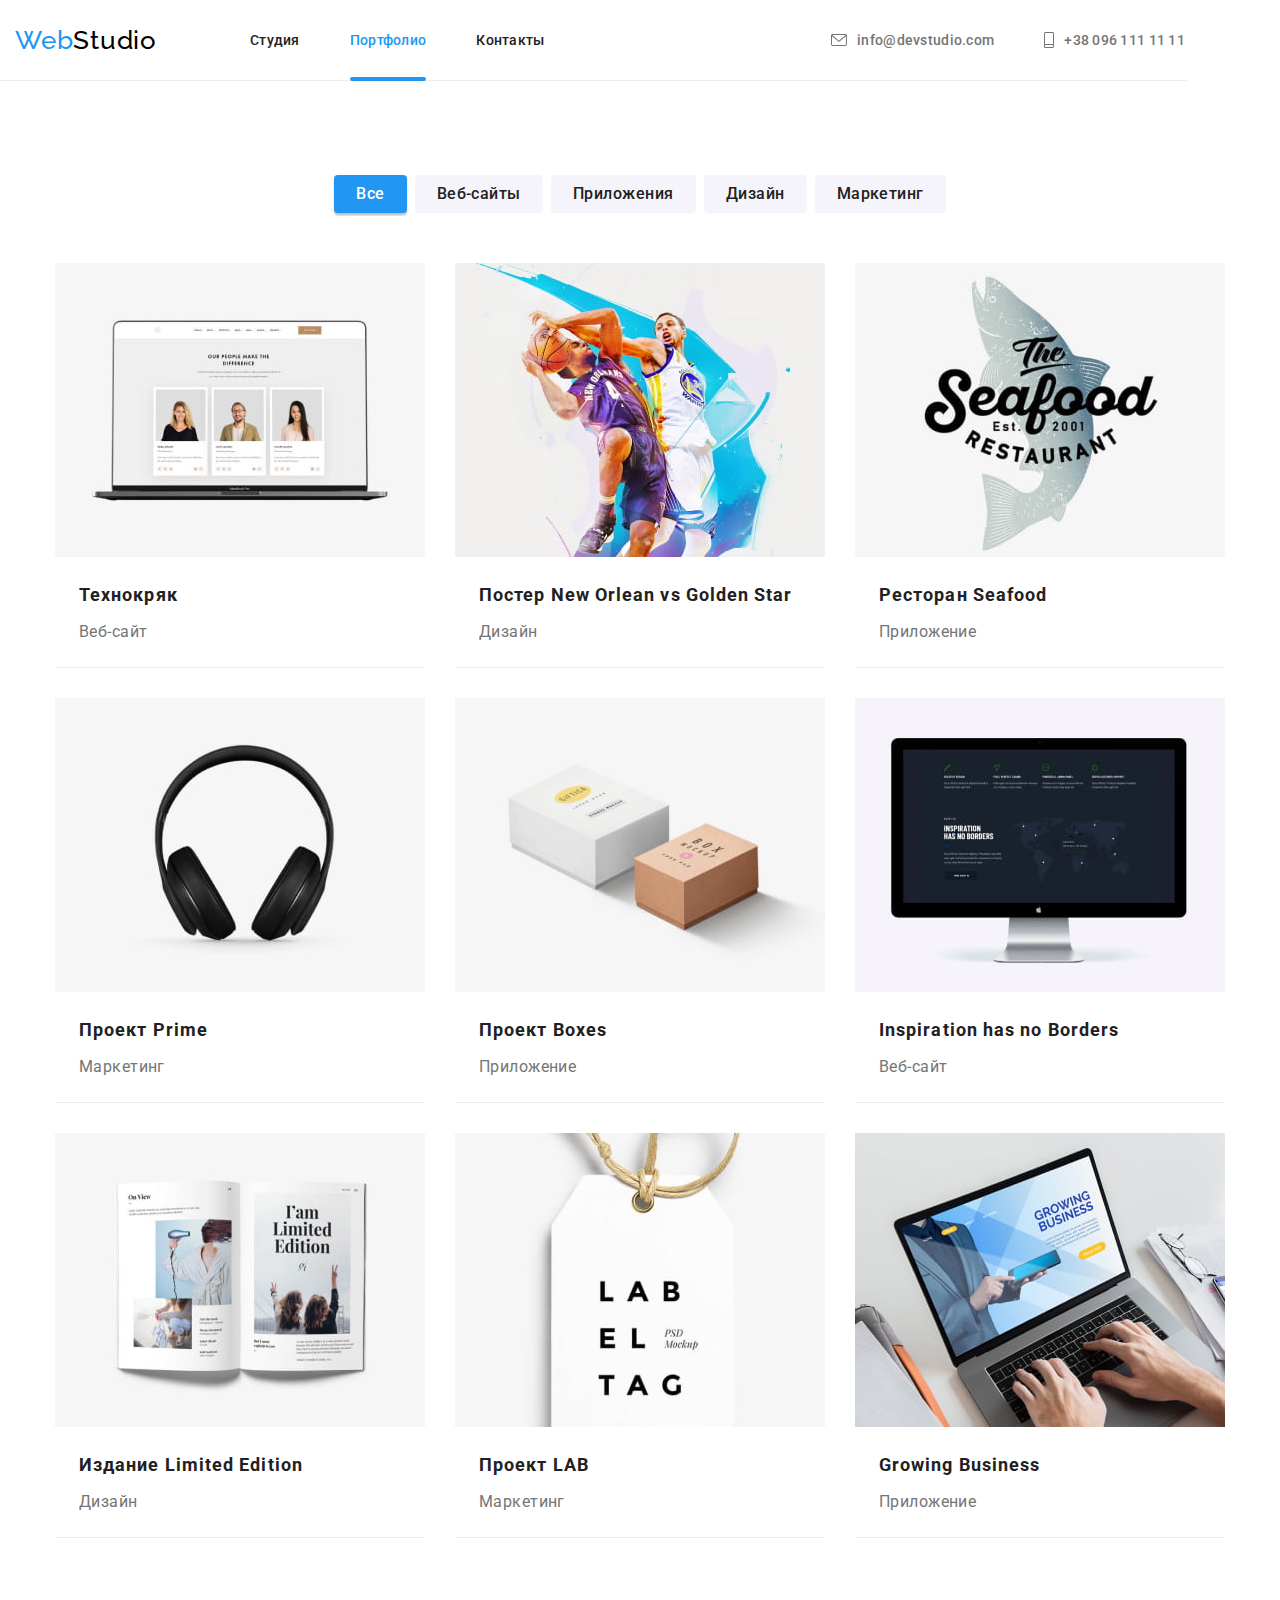
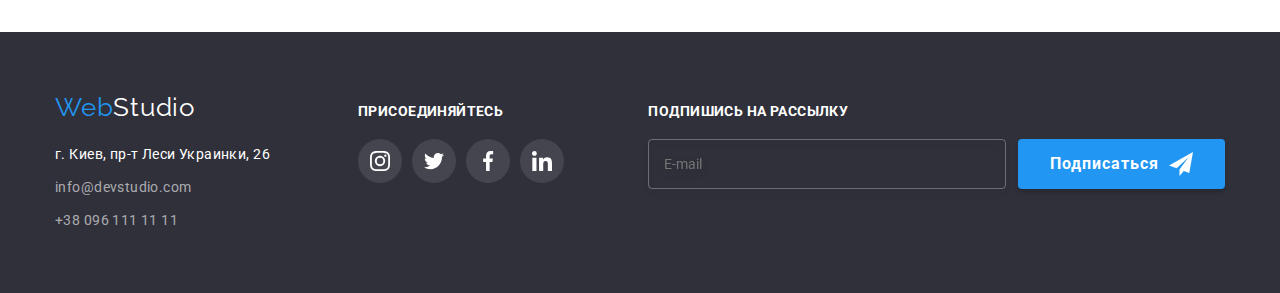
==== commit be8c01cc: "after verification" ====
--- a/portfolio.html
+++ b/portfolio.html
@@ -31,6 +31,7 @@
   </head>
 
   <body>
+
     <!--Header-->
 
     <header class="header">
@@ -131,7 +132,7 @@
 
                 <div class="portfolio__wrapper">
                   <h2 class="portfolio__title">Технокряк</h2>
-                  <p class="portfolio-text">Веб-сайт</p>
+                  <p class="portfolio__text">Веб-сайт</p>
                 </div>
               </a>
             </li>
--- a/css/main.min.css
+++ b/css/main.min.css
@@ -1 +1 @@
-:root{--main-fond: "Roboto", sans-serif;--secondary-fond: "Raleway", sans-serif;--grey-text-cl: #757575;--black-text-cl: #212121;--white-text-cl: #ffffff;--white-bg-cl: #e5e5e5;--team-bg-cl: #f5f4fa;--dark-bg-cl: #2f303a;--icon-bg-cl: #fff;--transition-bg-cl: #188CE8;--accent-tx-cl: #2196f3;--border-cl: #ececec;--icons-cl: #AFB1B8;--transition: 250ms cubic-bezier(0.4, 0, 0.2, 1);--indent: 30px;--items: 4}.visually-hidden{position:absolute;white-space:nowrap;width:1px;height:1px;overflow:hidden;border:0;padding:0;clip:rect(0 0 0 0);-webkit-clip-path:inset(50%);clip-path:inset(50%);margin:-1px}.is-hidden{opacity:0;visibility:hidden;pointer-events:none}body{font-size:14px;line-height:1.71;letter-spacing:.03em;font-family:var(--main-fond);color:var(--grey-text-cl)}.link{text-decoration:none;color:currentColor}.list{list-style:none}h1,h2,h3,h4,p{margin:0}ul,ol{margin:0;padding:0}img{display:block;max-width:100%;height:auto}.card-set{display:-webkit-box;display:-ms-flexbox;display:flex;-ms-flex-wrap:wrap;flex-wrap:wrap;gap:30px}.item{-ms-flex-preferred-size:calc((100% - var(--indent)*(var(--items) - 1))/var(--items));flex-basis:calc((100% - var(--indent)*(var(--items) - 1))/var(--items))}.section{padding-top:94px;padding-bottom:94px}.conteiner{padding-left:15px;padding-right:15px;width:1200px;margin-left:auto;margin-right:auto}.about__conteiner{display:-webkit-box;display:-ms-flexbox;display:flex;-webkit-box-align:center;-ms-flex-align:center;align-items:center;-webkit-box-pack:center;-ms-flex-pack:center;justify-content:center;width:100%;min-height:70px;padding:27px;bottom:0;position:absolute;background:rgba(47,48,58,.8)}.footer__conteiner{display:-webkit-box;display:-ms-flexbox;display:flex;-webkit-box-align:baseline;-ms-flex-align:baseline;align-items:baseline;gap:70px}.footer-form__conteiner{display:-webkit-inline-box;display:-ms-inline-flexbox;display:inline-flex;-webkit-box-align:center;-ms-flex-align:center;align-items:center;gap:12px}.priority__conteiner{display:-webkit-box;display:-ms-flexbox;display:flex;-webkit-box-align:center;-ms-flex-align:center;align-items:center;-webkit-box-pack:center;-ms-flex-pack:center;justify-content:center;height:120px;margin-bottom:30px;border-radius:4px;background:var(--team-bg-cl)}.section__title{font-weight:700;font-size:36px;text-align:center;line-height:1.1666666667;color:var(--black-text-cl);margin-bottom:50px}.register-form__title{display:-webkit-box;display:-ms-flexbox;display:flex;font-size:20px;line-height:1.15;text-align:center;letter-spacing:.03em;margin-bottom:12px;color:var(--black-text-cl)}.hero__title{font-weight:900;font-size:44px;line-height:1.3636363636;letter-spacing:.06em;text-transform:uppercase;color:var(--white-text-cl);margin-bottom:30px;max-width:700px;margin-left:auto;margin-right:auto}.priority__title{font-weight:700;font-size:14px;line-height:1.1428571429;text-transform:uppercase;color:var(--black-text-cl);margin-bottom:10px}.footer__title{text-align:start;font-weight:700;font-size:14px;line-height:1.1428571429;letter-spacing:.03em;text-transform:uppercase;color:var(--icon-bg-cl);margin-bottom:20px}.portfolio__title{font-weight:700;font-size:18px;line-height:2;letter-spacing:.06em;color:var(--black-text-cl);margin-bottom:4px}.btn-close{position:absolute;display:-webkit-box;display:-ms-flexbox;display:flex;-webkit-box-align:center;-ms-flex-align:center;align-items:center;-webkit-box-pack:center;-ms-flex-pack:center;justify-content:center;top:8px;right:8px;width:30px;height:30px;cursor:pointer;border:1px solid rgba(0,0,0,.1);border-radius:50%;background-color:var(--icon-bg-cl);-webkit-transition:var(--transition);transition:var(--transition)}.btn-close:hover,.btn-close:focus{fill:var(--accent-tx-cl);border:1px solid var(--accent-tx-cl)}.register-form-btn{font-weight:700;font-size:16px;line-height:1.875;letter-spacing:.06em;display:-webkit-inline-box;display:-ms-inline-flexbox;display:inline-flex;text-align:center;max-width:200px;-webkit-box-align:center;-ms-flex-align:center;align-items:center;padding:10px 55px 10px 56px;margin-left:auto;margin-right:auto;cursor:pointer;background-color:var(--accent-tx-cl);color:var(--icon-bg-cl);-webkit-box-shadow:0px 4px 4px rgba(0,0,0,.15);box-shadow:0px 4px 4px rgba(0,0,0,.15);border-radius:4px;border:none;-webkit-transition:background-color var(--transition);transition:background-color var(--transition)}.register-form-btn:hover,.register-form-btn:focus{background-color:var(--transition-bg-cl)}.btn{display:-webkit-box;display:-ms-flexbox;display:flex;-webkit-box-align:center;-ms-flex-align:center;align-items:center;-webkit-box-pack:center;-ms-flex-pack:center;justify-content:center;font-weight:700;font-family:inherit;font-size:16px;line-height:1.875;letter-spacing:.06em;color:var(--white-text-cl);background-color:var(--accent-tx-cl);cursor:pointer;border-radius:4px;-webkit-box-shadow:0px 4px 4px rgba(0,0,0,.15);box-shadow:0px 4px 4px rgba(0,0,0,.15);border:none;padding:10px 32px;min-width:200px;margin:0 auto;-webkit-transition:background-color var(--transition);transition:background-color var(--transition)}.btn:hover,.btn:focus{background-color:var(--transition-bg-cl)}.btn__text{font-weight:700;font-size:16px;line-height:1.875;margin-right:10px}.btn__icon{fill:var(--icon-bg-cl)}.filter-btn{font-family:inherit;font-weight:500;font-size:16px;line-height:1.625;letter-spacing:.03em;color:var(--black-text-cl);background-color:var(--team-bg-cl);cursor:pointer;padding:6px 22px;border-radius:4px;border:none;-webkit-transition:color var(--transition),background-color var(--transition),-webkit-box-shadow var(--transition);transition:color var(--transition),background-color var(--transition),-webkit-box-shadow var(--transition);transition:color var(--transition),background-color var(--transition),box-shadow var(--transition);transition:color var(--transition),background-color var(--transition),box-shadow var(--transition),-webkit-box-shadow var(--transition)}.filter-btn:hover,.filter-btn:focus,.accent-btn{color:var(--white-text-cl);background-color:var(--accent-tx-cl);-webkit-box-shadow:0px 3px 1px rgba(0,0,0,.1),0px 1px 2px rgba(0,0,0,.08),0px 2px 2px rgba(0,0,0,.12);box-shadow:0px 3px 1px rgba(0,0,0,.1),0px 1px 2px rgba(0,0,0,.08),0px 2px 2px rgba(0,0,0,.12)}.backdrop{position:fixed;width:100%;height:100%;top:0;left:0;background-color:rgba(0,0,0,.2);z-index:100;opacity:1;-webkit-transition:opacity var(--transition),visibility var(--transition);transition:opacity var(--transition),visibility var(--transition)}.backdrop.is-hidden .modal{-webkit-transform:translate(-50%, -50%) scale(0.3) rotate(120deg);transform:translate(-50%, -50%) scale(0.3) rotate(120deg)}.modal{padding:40px;position:absolute;top:50%;left:50%;-webkit-transform:translate(-50%, -50%) scale(1) rotate(0);transform:translate(-50%, -50%) scale(1) rotate(0);min-width:528px;min-height:581px;background:var(--icon-bg-cl);-webkit-box-shadow:0px 1px 3px rgba(0,0,0,.12),0px 1px 1px rgba(0,0,0,.14),0px 2px 1px rgba(0,0,0,.2);box-shadow:0px 1px 3px rgba(0,0,0,.12),0px 1px 1px rgba(0,0,0,.14),0px 2px 1px rgba(0,0,0,.2);border-radius:4px;-webkit-transition:-webkit-transform var(--transition);transition:-webkit-transform var(--transition);transition:transform var(--transition);transition:transform var(--transition), -webkit-transform var(--transition)}.register-form__group{margin-bottom:20px}.register-form__wrap{display:-webkit-box;display:-ms-flexbox;display:flex;-webkit-box-orient:vertical;-webkit-box-direction:normal;-ms-flex-direction:column;flex-direction:column;position:relative;margin-bottom:10px}.register-form__wrap:last-child{margin-bottom:0}.register-form__input,.register-form__message{position:relative;width:100%;height:40px;border:1px solid rgba(33,33,33,.2);border-radius:4px;padding:11px;padding-left:42px;outline:rgba(0,0,0,0);-webkit-transition:border-color var(--transition);transition:border-color var(--transition)}.register-form__label{text-align:left;margin-bottom:4px;font-weight:400;font-size:12px;line-height:1.1666666667;letter-spacing:.01em;color:var(--grey-text-cl)}.register-form__icon{position:absolute;bottom:11px;left:12px;-webkit-transition:fill var(--transition);transition:fill var(--transition)}.register-form__wrap:hover .register-form__icon,.register-form__wrap:focus .register-form__icon{fill:var(--accent-tx-cl);border-color:#2196f3}.register-form__wrap:hover .register-form__message,.register-form__wrap:focus .register-form__message{fill:var(--accent-tx-cl);border-color:#2196f3}.register-form__message{font-weight:400;font-size:12px;line-height:1.1666666667;letter-spacing:.01em;height:120px;padding:12px 16px;resize:none}.register-form__wrap:hover .register-form__input,.register-form__wrap:focus .register-form__input{border-color:var(--accent-tx-cl)}.register-form__input:hover,.register-form__input:focus{border-color:var(--accent-tx-cl)}.register-form__input:hover+.register-form__icon,.register-form__input:focus+.register-form__icon{fill:var(--accent-tx-cl)}.register-form__message:hover,.register-form__message:focus{border-color:var(--accent-tx-cl)}.register-form__message::-webkit-input-placeholder{color:rgba(117,117,117,.5)}.register-form__message::-moz-placeholder{color:rgba(117,117,117,.5)}.register-form__message:-ms-input-placeholder{color:rgba(117,117,117,.5)}.register-form__message::-ms-input-placeholder{color:rgba(117,117,117,.5)}.register-form__message::placeholder{color:rgba(117,117,117,.5)}.register-form__agreement{display:-webkit-box;display:-ms-flexbox;display:flex;-webkit-box-align:center;-ms-flex-align:center;align-items:center;-webkit-box-pack:center;-ms-flex-pack:center;justify-content:center;margin-bottom:30px;gap:7px;cursor:pointer}.register-form__checkbox:checked+.register-form__icon--check .register-form__uncheck{opacity:0;-webkit-transition:opacity var(--transition);transition:opacity var(--transition)}.register-form__checkbox:checked+.register-form__icon--check .register-form__check{opacity:1}.register-form__checkbox:hover+.register-form__icon--check .register-form__uncheck,.register-form__checkbox:focus+.register-form__icon--check .register-form__uncheck{fill:var(--accent-tx-cl)}.register-form__check{opacity:0;-webkit-transition:opacity var(--transition);transition:opacity var(--transition)}.register-form__agreement--text{-webkit-user-select:none;-moz-user-select:none;-ms-user-select:none;user-select:none;text-underline-position:under}.register-form__agreement--link{color:var(--accent-tx-cl)}.header{font-weight:500;line-height:1.1428571429;letter-spacing:.02em;margin-right:93px;border-bottom:1px solid var(--border-cl)}.header__conteiner{display:-webkit-box;display:-ms-flexbox;display:flex;-webkit-box-align:center;-ms-flex-align:center;align-items:center}.header__logo{font-family:var(--secondary-fond);font-size:26px;line-height:1.1923076923;letter-spacing:.03em;margin-right:93px;color:var(--accent-tx-cl)}.header__logo--black{color:#000}.hero{position:relative;padding-top:200px;padding-bottom:200px;background:#c4c4c4;color:var(--white-text-cl)}.hero__bg-img{max-width:1600px;margin-left:auto;margin-right:auto;background-size:cover;background-position:center;background-image:-webkit-gradient(linear, left top, right top, from(rgba(47, 48, 58, 0.4)), to(rgba(47, 48, 58, 0.4))),url("../images/hero/bg-hero.jpg");background-image:linear-gradient(to right, rgba(47, 48, 58, 0.4), rgba(47, 48, 58, 0.4)),url("../images/hero/bg-hero.jpg");background-repeat:no-repeat;text-align:center}.nav{display:-webkit-box;display:-ms-flexbox;display:flex;-webkit-box-align:center;-ms-flex-align:center;align-items:center}.nav__list{display:-webkit-box;display:-ms-flexbox;display:flex;-webkit-box-align:center;-ms-flex-align:center;align-items:center;gap:50px;color:var(--black-text-cl)}.nav__link{display:-webkit-box;display:-ms-flexbox;display:flex;-webkit-box-align:center;-ms-flex-align:center;align-items:center;padding-top:32px;padding-bottom:32px;-webkit-transition:color var(--transition);transition:color var(--transition)}.nav__link--current{position:relative}.nav__link--current::after{content:"";position:absolute;bottom:-1px;left:0;width:100%;height:4px;border-radius:2px;background-color:var(--accent-tx-cl)}.nav__link:hover,.nav__link:focus{color:var(--accent-tx-cl)}.nav__link:hover .nav__icon,.nav__link:focus .nav__icon{fill:var(--accent-tx-cl)}.nav__accent--color{color:var(--accent-tx-cl)}.nav__contact{display:-webkit-box;display:-ms-flexbox;display:flex;-webkit-box-align:center;-ms-flex-align:center;align-items:center;gap:50px;margin-left:auto}.nav__icon{margin-right:10px;fill:var(--grey-text-cl)}.about__item{position:relative;--items: 3}.about__text{font-size:14px;line-height:1.1428571429;position:absolute;text-align:center;text-transform:uppercase;color:var(--icon-bg-cl)}.team{background-color:var(--team-bg-cl)}.team__item{-webkit-box-shadow:0px 1px 3px rgba(0,0,0,.12),0px 1px 1px rgba(0,0,0,.14),0px 2px 1px rgba(0,0,0,.2);box-shadow:0px 1px 3px rgba(0,0,0,.12),0px 1px 1px rgba(0,0,0,.14),0px 2px 1px rgba(0,0,0,.2);border-radius:0px 0px 4px 4px}.team__wrapper{text-align:center;padding-top:30px;padding-bottom:30px;background-color:var(--icon-bg-cl)}.team__name{font-weight:500;font-size:16px;line-height:1.1875;color:var(--black-text-cl);margin-bottom:10px}.team__post{font-size:16px;line-height:1.1875;margin-bottom:16px}.priority{padding-bottom:0}.social{display:-webkit-box;display:-ms-flexbox;display:flex;-webkit-box-align:center;-ms-flex-align:center;align-items:center;-webkit-box-pack:center;-ms-flex-pack:center;justify-content:center;gap:10px}.social__link{display:-webkit-box;display:-ms-flexbox;display:flex;-webkit-box-align:center;-ms-flex-align:center;align-items:center;-webkit-box-pack:center;-ms-flex-pack:center;justify-content:center;background-color:var(--icon-bg-cl);border-radius:50%;width:44px;height:44px;-webkit-transition:background-color var(--transition);transition:background-color var(--transition)}.social__icon{fill:var(--icons-cl);-webkit-transition:fill var(--transition);transition:fill var(--transition)}.social__link:hover,.social__link:focus{background-color:var(--accent-tx-cl)}.social__link:hover .social__icon,.social__link:focus .social__icon{fill:var(--icon-bg-cl)}.clients__item{--items: 6}.clients__link{display:-webkit-box;display:-ms-flexbox;display:flex;-webkit-box-pack:center;-ms-flex-pack:center;justify-content:center;-webkit-box-align:center;-ms-flex-align:center;align-items:center;border:1px solid var(--icons-cl);border-radius:4px;padding:16px;fill:var(--icons-cl);-webkit-transition:border-color var(--transition),fill var(--transition);transition:border-color var(--transition),fill var(--transition)}.clients__link:hover{border-color:var(--accent-tx-cl);fill:var(--accent-tx-cl)}.clients__link:focus{border-color:var(--accent-tx-cl);fill:var(--accent-tx-cl)}.footer{padding-top:60px;padding-bottom:60px;background-color:var(--dark-bg-cl)}.footer__logo{display:block;font-family:var(--secondary-fond);font-size:26px;line-height:1.1923076923;letter-spacing:.03em;margin-right:93px;color:var(--accent-tx-cl);margin-bottom:20px}.footer__logo--white{color:var(--white-text-cl)}.footer__address{font-style:inherit}.footer__item{margin-bottom:9px}.footer__item:last-child{margin-bottom:0}.footer__link{color:var(--white-text-cl);-webkit-transition:color var(--transition);transition:color var(--transition)}.footer__link:hover,.footer__link:focus{color:var(--accent-tx-cl)}.footer__contact{color:rgba(255,255,255,.6);-webkit-transition:color var(--transition);transition:color var(--transition)}.footer__contact:hover,.footer__contact:focus{color:var(--accent-tx-cl)}.footer__social{display:-webkit-box;display:-ms-flexbox;display:flex;-webkit-box-align:center;-ms-flex-align:center;align-items:center;-webkit-box-pack:center;-ms-flex-pack:center;justify-content:center;gap:10px}.footer__social-link{display:-webkit-box;display:-ms-flexbox;display:flex;-webkit-box-align:center;-ms-flex-align:center;align-items:center;-webkit-box-pack:center;-ms-flex-pack:center;justify-content:center;background-color:rgba(255,255,255,.1);border-radius:50%;width:44px;height:44px;-webkit-transition:background-color var(--transition);transition:background-color var(--transition)}.footer .social__icon{fill:var(--icon-bg-cl)}.footer__social-link:hover,.footer__social-link:focus{background-color:var(--accent-tx-cl)}.footer-box{margin-left:auto}.footer-form{text-align:center}.footer-form__wrap{position:relative}.footer-form__input{width:358px;height:50px;padding-left:15px;color:var(--border-cl);border:1px solid rgba(255,255,255,.3);-webkit-filter:drop-shadow(0px 4px 4px rgba(0, 0, 0, 0.15));filter:drop-shadow(0px 4px 4px rgba(0, 0, 0, 0.15));border-radius:4px;background-color:inherit}.portfolio-filter{display:-webkit-box;display:-ms-flexbox;display:flex;-webkit-box-align:center;-ms-flex-align:center;align-items:center;-webkit-box-pack:center;-ms-flex-pack:center;justify-content:center;gap:8px;margin-bottom:50px}.portfolio__item{position:relative;--items: 9: }.portfolio__link{display:-webkit-box;display:-ms-flexbox;display:flex;-webkit-box-orient:vertical;-webkit-box-direction:normal;-ms-flex-direction:column;flex-direction:column;-webkit-transition:-webkit-box-shadow var(--transition);transition:-webkit-box-shadow var(--transition);transition:box-shadow var(--transition);transition:box-shadow var(--transition), -webkit-box-shadow var(--transition)}.portfolio__link:hover,.portfolio__link:focus{-webkit-box-shadow:0px 1px 1px rgba(0,0,0,.12),0px 4px 4px rgba(0,0,0,.06),1px 4px 6px rgba(0,0,0,.16);box-shadow:0px 1px 1px rgba(0,0,0,.12),0px 4px 4px rgba(0,0,0,.06),1px 4px 6px rgba(0,0,0,.16)}.portfolio .thumb{position:relative;overflow:hidden}.portfolio__link:hover .overlay,.portfolio__link:focus .overlay{-webkit-transform:translateY(-100%);transform:translateY(-100%)}.portfolio .overlay{position:absolute;width:100%;height:100%;top:100%;left:0;background-color:rgba(33,150,243,.9);-webkit-transform:translateY(0);transform:translateY(0);-webkit-transition:-webkit-transform var(--transition);transition:-webkit-transform var(--transition);transition:transform var(--transition);transition:transform var(--transition), -webkit-transform var(--transition)}.portfolio .overlay-text{font-size:18px;line-height:1.5555555556;padding:63px 24px;color:var(--icon-bg-cl)}.portfolio .portfolio__wrapper{padding:20px 24px;border-bottom:1px solid #eee}.portfolio .portfolio__title{font-weight:700;font-size:18px;line-height:2;letter-spacing:.06em;color:var(--black-text-cl);margin-bottom:4px}.portfolio .portfolio__text{font-size:16px;line-height:1.875}/*# sourceMappingURL=main.min.css.map */+.is-hidden{opacity:0;visibility:hidden;pointer-events:none}:root{--main-fond: "Roboto", sans-serif;--secondary-fond: "Raleway", sans-serif;--grey-text-cl: #757575;--black-text-cl: #212121;--white-text-cl: #ffffff;--white-bg-cl: #e5e5e5;--team-bg-cl: #f5f4fa;--dark-bg-cl: #2f303a;--icon-bg-cl: #fff;--transition-bg-cl: #188CE8;--accent-tx-cl: #2196f3;--border-cl: #ececec;--icons-cl: #AFB1B8;--transition: 250ms cubic-bezier(0.4, 0, 0.2, 1);--indent: 30px;--items: 4}.visually-hidden{position:absolute;white-space:nowrap;width:1px;height:1px;overflow:hidden;border:0;padding:0;clip:rect(0 0 0 0);-webkit-clip-path:inset(50%);clip-path:inset(50%);clip-path:inset(50%);margin:-1px}body{font-size:14px;line-height:1.71;letter-spacing:.03em;font-family:var(--main-fond);color:var(--grey-text-cl)}.link{text-decoration:none;color:currentColor}.list{list-style:none}h1,h2,h3,h4,p{margin:0}ul,ol{margin:0;padding:0}img{display:block;max-width:100%;height:auto}.card-set{display:-webkit-box;display:-ms-flexbox;display:flex;-ms-flex-wrap:wrap;flex-wrap:wrap;gap:30px}.item{-ms-flex-preferred-size:calc((100% - var(--indent)*(var(--items) - 1))/var(--items));flex-basis:calc((100% - var(--indent)*(var(--items) - 1))/var(--items))}.conteiner{padding-left:15px;padding-right:15px;width:1200px;margin-left:auto;margin-right:auto}.section{padding-top:94px;padding-bottom:94px}.section__title{font-weight:700;font-size:36px;text-align:center;line-height:1.1666666667;color:var(--black-text-cl);margin-bottom:50px}.register-form__title{display:-webkit-box;display:-ms-flexbox;display:flex;font-size:20px;line-height:1.15;text-align:center;letter-spacing:.03em;margin-bottom:12px;color:var(--black-text-cl)}.register-form__group{margin-bottom:20px}.register-form__wrap{display:-webkit-box;display:-ms-flexbox;display:flex;-webkit-box-orient:vertical;-webkit-box-direction:normal;-ms-flex-direction:column;flex-direction:column;position:relative;margin-bottom:10px}.register-form__wrap:last-child{margin-bottom:0}.register-form__label{text-align:left;margin-bottom:4px;font-weight:400;font-size:12px;line-height:1.1666666667;letter-spacing:.01em;color:var(--grey-text-cl)}.register-form__input,.register-form__message{position:relative;width:100%;height:40px;border:1px solid rgba(33,33,33,.2);border-radius:4px;padding:11px;padding-left:42px;outline:rgba(0,0,0,0);-webkit-transition:border-color var(--transition);transition:border-color var(--transition)}.register-form__icon{position:absolute;bottom:11px;left:12px;-webkit-transition:fill var(--transition);transition:fill var(--transition)}.register-form__wrap:hover .register-form__icon,.register-form__wrap:focus .register-form__icon{fill:var(--accent-tx-cl);border-color:#2196f3}.register-form__message{font-weight:400;font-size:12px;line-height:1.1666666667;letter-spacing:.01em;height:120px;padding:12px 16px;resize:none}.register-form__wrap:hover .register-form__message,.register-form__wrap:focus .register-form__message{fill:var(--accent-tx-cl);border-color:#2196f3}.register-form__wrap:hover .register-form__input,.register-form__wrap:focus .register-form__input{border-color:var(--accent-tx-cl)}.register-form__input:hover,.register-form__input:focus{border-color:var(--accent-tx-cl)}.register-form__input:hover+.register-form__icon,.register-form__input:focus+.register-form__icon{fill:var(--accent-tx-cl)}.register-form__message:hover,.register-form__message:focus{border-color:var(--accent-tx-cl)}.register-form__message::-webkit-input-placeholder{color:rgba(117,117,117,.5)}.register-form__message::-moz-placeholder{color:rgba(117,117,117,.5)}.register-form__message:-ms-input-placeholder{color:rgba(117,117,117,.5)}.register-form__message::-ms-input-placeholder{color:rgba(117,117,117,.5)}.register-form__message::placeholder{color:rgba(117,117,117,.5)}.register-form__agreement{display:-webkit-box;display:-ms-flexbox;display:flex;-webkit-box-align:center;-ms-flex-align:center;align-items:center;-webkit-box-pack:center;-ms-flex-pack:center;justify-content:center;margin-bottom:30px;gap:7px;cursor:pointer}.register-form__checkbox:checked+.register-form__icon--check .register-form__uncheck{opacity:0;-webkit-transition:opacity var(--transition);transition:opacity var(--transition)}.register-form__checkbox:checked+.register-form__icon--check .register-form__check{opacity:1}.register-form__checkbox:hover+.register-form__icon--check .register-form__uncheck,.register-form__checkbox:focus+.register-form__icon--check .register-form__uncheck{fill:var(--accent-tx-cl)}.register-form__check{opacity:0;-webkit-transition:opacity var(--transition);transition:opacity var(--transition)}.register-form__agreement--text{-webkit-user-select:none;-moz-user-select:none;-ms-user-select:none;user-select:none;text-underline-position:under}.register-form__agreement--link{color:var(--accent-tx-cl)}.backdrop{position:fixed;width:100%;height:100%;top:0;left:0;background-color:rgba(0,0,0,.2);z-index:100;opacity:1;-webkit-transition:opacity var(--transition),visibility var(--transition);transition:opacity var(--transition),visibility var(--transition)}.backdrop.is-hidden .modal{-webkit-transform:translate(-50%, -50%) scale(0.3) rotate(120deg);transform:translate(-50%, -50%) scale(0.3) rotate(120deg)}.btn-close{position:absolute;display:-webkit-box;display:-ms-flexbox;display:flex;-webkit-box-align:center;-ms-flex-align:center;align-items:center;-webkit-box-pack:center;-ms-flex-pack:center;justify-content:center;top:8px;right:8px;width:30px;height:30px;cursor:pointer;border:1px solid rgba(0,0,0,.1);border-radius:50%;background-color:var(--icon-bg-cl);-webkit-transition:var(--transition);transition:var(--transition)}.btn-close:hover,.btn-close:focus{fill:var(--accent-tx-cl);border:1px solid var(--accent-tx-cl)}.register-form-btn{font-weight:700;font-size:16px;line-height:1.875;letter-spacing:.06em;display:-webkit-inline-box;display:-ms-inline-flexbox;display:inline-flex;text-align:center;max-width:200px;-webkit-box-align:center;-ms-flex-align:center;align-items:center;padding:10px 55px 10px 56px;margin-left:auto;margin-right:auto;cursor:pointer;background-color:var(--accent-tx-cl);color:var(--icon-bg-cl);-webkit-box-shadow:0px 4px 4px rgba(0,0,0,.15);box-shadow:0px 4px 4px rgba(0,0,0,.15);border-radius:4px;border:none;-webkit-transition:background-color var(--transition);transition:background-color var(--transition)}.register-form-btn:hover,.register-form-btn:focus{background-color:var(--transition-bg-cl)}.btn{display:-webkit-box;display:-ms-flexbox;display:flex;-webkit-box-align:center;-ms-flex-align:center;align-items:center;-webkit-box-pack:center;-ms-flex-pack:center;justify-content:center;font-weight:700;font-family:inherit;font-size:16px;line-height:1.875;letter-spacing:.06em;color:var(--white-text-cl);background-color:var(--accent-tx-cl);cursor:pointer;border-radius:4px;-webkit-box-shadow:0px 4px 4px rgba(0,0,0,.15);box-shadow:0px 4px 4px rgba(0,0,0,.15);border:none;padding:10px 32px;min-width:200px;margin:0 auto;-webkit-transition:background-color var(--transition);transition:background-color var(--transition)}.btn:hover,.btn:focus{background-color:var(--transition-bg-cl)}.btn__text{font-weight:700;font-size:16px;line-height:1.875;margin-right:10px}.btn__icon{fill:var(--icon-bg-cl)}.filter-btn{font-family:inherit;font-weight:500;font-size:16px;line-height:1.625;letter-spacing:.03em;color:var(--black-text-cl);background-color:var(--team-bg-cl);cursor:pointer;padding:6px 22px;border-radius:4px;border:none;-webkit-transition:color var(--transition),background-color var(--transition),-webkit-box-shadow var(--transition);transition:color var(--transition),background-color var(--transition),-webkit-box-shadow var(--transition);transition:color var(--transition),background-color var(--transition),box-shadow var(--transition);transition:color var(--transition),background-color var(--transition),box-shadow var(--transition),-webkit-box-shadow var(--transition)}.filter-btn:hover,.filter-btn:focus,.accent-btn{color:var(--white-text-cl);background-color:var(--accent-tx-cl);-webkit-box-shadow:0px 3px 1px rgba(0,0,0,.1),0px 1px 2px rgba(0,0,0,.08),0px 2px 2px rgba(0,0,0,.12);box-shadow:0px 3px 1px rgba(0,0,0,.1),0px 1px 2px rgba(0,0,0,.08),0px 2px 2px rgba(0,0,0,.12)}.modal{padding:40px;position:absolute;top:50%;left:50%;-webkit-transform:translate(-50%, -50%) scale(1) rotate(0);transform:translate(-50%, -50%) scale(1) rotate(0);min-width:528px;min-height:581px;background:var(--icon-bg-cl);-webkit-box-shadow:0px 1px 3px rgba(0,0,0,.12),0px 1px 1px rgba(0,0,0,.14),0px 2px 1px rgba(0,0,0,.2);box-shadow:0px 1px 3px rgba(0,0,0,.12),0px 1px 1px rgba(0,0,0,.14),0px 2px 1px rgba(0,0,0,.2);border-radius:4px;-webkit-transition:-webkit-transform var(--transition);transition:-webkit-transform var(--transition);transition:transform var(--transition);transition:transform var(--transition), -webkit-transform var(--transition)}.nav{display:-webkit-box;display:-ms-flexbox;display:flex;-webkit-box-align:center;-ms-flex-align:center;align-items:center}.nav__list{display:-webkit-box;display:-ms-flexbox;display:flex;-webkit-box-align:center;-ms-flex-align:center;align-items:center;gap:50px;color:var(--black-text-cl)}.nav__link{display:-webkit-box;display:-ms-flexbox;display:flex;-webkit-box-align:center;-ms-flex-align:center;align-items:center;padding-top:32px;padding-bottom:32px;-webkit-transition:color var(--transition);transition:color var(--transition)}.nav__link--current{position:relative}.nav__link--current::after{content:"";position:absolute;bottom:-1px;left:0;width:100%;height:4px;border-radius:2px;background-color:var(--accent-tx-cl)}.nav__link:hover,.nav__link:focus{color:var(--accent-tx-cl)}.nav__link:hover .nav__icon,.nav__link:focus .nav__icon{fill:var(--accent-tx-cl)}.nav__accent--color{color:var(--accent-tx-cl)}.nav__contact{display:-webkit-box;display:-ms-flexbox;display:flex;-webkit-box-align:center;-ms-flex-align:center;align-items:center;gap:50px;margin-left:auto}.nav__icon{margin-right:10px;fill:var(--grey-text-cl)}.social{display:-webkit-box;display:-ms-flexbox;display:flex;-webkit-box-align:center;-ms-flex-align:center;align-items:center;-webkit-box-pack:center;-ms-flex-pack:center;justify-content:center;gap:10px}.social__link{display:-webkit-box;display:-ms-flexbox;display:flex;-webkit-box-align:center;-ms-flex-align:center;align-items:center;-webkit-box-pack:center;-ms-flex-pack:center;justify-content:center;background-color:var(--icon-bg-cl);border-radius:50%;width:44px;height:44px;-webkit-transition:background-color var(--transition);transition:background-color var(--transition)}.social__icon{fill:var(--icons-cl);-webkit-transition:fill var(--transition);transition:fill var(--transition)}.social__link:hover,.social__link:focus{background-color:var(--accent-tx-cl)}.social__link:hover .social__icon,.social__link:focus .social__icon{fill:var(--icon-bg-cl)}.about__item{position:relative;--items: 3}.about__conteiner{display:-webkit-box;display:-ms-flexbox;display:flex;-webkit-box-align:center;-ms-flex-align:center;align-items:center;-webkit-box-pack:center;-ms-flex-pack:center;justify-content:center;width:100%;min-height:70px;padding:27px;bottom:0;position:absolute;background:rgba(47,48,58,.8)}.about__text{font-size:14px;line-height:1.1428571429;position:absolute;text-align:center;text-transform:uppercase;color:var(--icon-bg-cl)}.footer{padding-top:60px;padding-bottom:60px;background-color:var(--dark-bg-cl)}.footer__conteiner{display:-webkit-box;display:-ms-flexbox;display:flex;-webkit-box-align:baseline;-ms-flex-align:baseline;align-items:baseline;gap:70px}.footer__logo{display:block;font-family:var(--secondary-fond);font-size:26px;line-height:1.1923076923;letter-spacing:.03em;margin-right:93px;color:var(--accent-tx-cl);margin-bottom:20px}.footer__logo--white{color:var(--white-text-cl)}.footer__address{font-style:inherit}.footer__item{margin-bottom:9px}.footer__item:last-child{margin-bottom:0}.footer__link{color:var(--white-text-cl);-webkit-transition:color var(--transition);transition:color var(--transition)}.footer__link:hover,.footer__link:focus{color:var(--accent-tx-cl)}.footer__contact{color:rgba(255,255,255,.6);-webkit-transition:color var(--transition);transition:color var(--transition)}.footer__contact:hover,.footer__contact:focus{color:var(--accent-tx-cl)}.footer__title{text-align:start;font-weight:700;font-size:14px;line-height:1.1428571429;letter-spacing:.03em;text-transform:uppercase;color:var(--icon-bg-cl);margin-bottom:20px}.footer__social{display:-webkit-box;display:-ms-flexbox;display:flex;-webkit-box-align:center;-ms-flex-align:center;align-items:center;-webkit-box-pack:center;-ms-flex-pack:center;justify-content:center;gap:10px}.footer__social-link{display:-webkit-box;display:-ms-flexbox;display:flex;-webkit-box-align:center;-ms-flex-align:center;align-items:center;-webkit-box-pack:center;-ms-flex-pack:center;justify-content:center;background-color:rgba(255,255,255,.1);border-radius:50%;width:44px;height:44px;-webkit-transition:background-color var(--transition);transition:background-color var(--transition)}.footer .social__icon{fill:var(--icon-bg-cl)}.footer__social-link:hover,.footer__social-link:focus{background-color:var(--accent-tx-cl)}.footer-form{text-align:center}.footer-form__conteiner{display:-webkit-inline-box;display:-ms-inline-flexbox;display:inline-flex;-webkit-box-align:center;-ms-flex-align:center;align-items:center;gap:12px}.footer-form__wrap{position:relative}.footer-form__input{width:358px;height:50px;padding-left:15px;color:var(--border-cl);border:1px solid rgba(255,255,255,.3);-webkit-filter:drop-shadow(0px 4px 4px rgba(0, 0, 0, 0.15));filter:drop-shadow(0px 4px 4px rgba(0, 0, 0, 0.15));border-radius:4px;background-color:inherit}.footer-box{margin-left:auto}.priority{padding-bottom:0}.priority__conteiner{display:-webkit-box;display:-ms-flexbox;display:flex;-webkit-box-align:center;-ms-flex-align:center;align-items:center;-webkit-box-pack:center;-ms-flex-pack:center;justify-content:center;height:120px;margin-bottom:30px;border-radius:4px;background:var(--team-bg-cl)}.priority__title{font-weight:700;font-size:14px;line-height:1.1428571429;text-transform:uppercase;color:var(--black-text-cl);margin-bottom:10px}.header{font-weight:500;line-height:1.1428571429;letter-spacing:.02em;margin-right:93px;border-bottom:1px solid var(--border-cl)}.header__conteiner{display:-webkit-box;display:-ms-flexbox;display:flex;-webkit-box-align:center;-ms-flex-align:center;align-items:center}.header__logo{font-family:var(--secondary-fond);font-size:26px;line-height:1.1923076923;letter-spacing:.03em;margin-right:93px;color:var(--accent-tx-cl)}.header__logo--black{color:#000}.hero{position:relative;padding-top:200px;padding-bottom:200px;background:#c4c4c4;color:var(--white-text-cl)}.hero__title{font-weight:900;font-size:44px;line-height:1.3636363636;letter-spacing:.06em;text-transform:uppercase;color:var(--white-text-cl);margin-bottom:30px;max-width:700px;margin-left:auto;margin-right:auto}.hero__bg-img{max-width:1600px;margin-left:auto;margin-right:auto;background-size:cover;background-position:center;background-image:-webkit-gradient(linear, left top, right top, from(rgba(47, 48, 58, 0.4)), to(rgba(47, 48, 58, 0.4))),url("../images/hero/bg-hero.jpg");background-image:linear-gradient(to right, rgba(47, 48, 58, 0.4), rgba(47, 48, 58, 0.4)),url("../images/hero/bg-hero.jpg");background-repeat:no-repeat;text-align:center}.team{background-color:var(--team-bg-cl)}.team__item{-webkit-box-shadow:0px 1px 3px rgba(0,0,0,.12),0px 1px 1px rgba(0,0,0,.14),0px 2px 1px rgba(0,0,0,.2);box-shadow:0px 1px 3px rgba(0,0,0,.12),0px 1px 1px rgba(0,0,0,.14),0px 2px 1px rgba(0,0,0,.2);border-radius:0px 0px 4px 4px}.team__wrapper{text-align:center;padding-top:30px;padding-bottom:30px;background-color:var(--icon-bg-cl)}.team__name{font-weight:500;font-size:16px;line-height:1.1875;color:var(--black-text-cl);margin-bottom:10px}.team__post{font-size:16px;line-height:1.1875;margin-bottom:16px}.clients__item{--items: 6}.clients__link{display:-webkit-box;display:-ms-flexbox;display:flex;-webkit-box-pack:center;-ms-flex-pack:center;justify-content:center;-webkit-box-align:center;-ms-flex-align:center;align-items:center;border:1px solid var(--icons-cl);border-radius:4px;padding:16px;fill:var(--icons-cl);-webkit-transition:border-color var(--transition),fill var(--transition);transition:border-color var(--transition),fill var(--transition)}.clients__link:hover{border-color:var(--accent-tx-cl);fill:var(--accent-tx-cl)}.clients__link:focus{border-color:var(--accent-tx-cl);fill:var(--accent-tx-cl)}.portfolio-filter{display:-webkit-box;display:-ms-flexbox;display:flex;-webkit-box-align:center;-ms-flex-align:center;align-items:center;-webkit-box-pack:center;-ms-flex-pack:center;justify-content:center;gap:8px;margin-bottom:50px}.portfolio__item{position:relative;--items: 9: }.portfolio__link{display:-webkit-box;display:-ms-flexbox;display:flex;-webkit-box-orient:vertical;-webkit-box-direction:normal;-ms-flex-direction:column;flex-direction:column;-webkit-transition:-webkit-box-shadow var(--transition);transition:-webkit-box-shadow var(--transition);transition:box-shadow var(--transition);transition:box-shadow var(--transition), -webkit-box-shadow var(--transition);transition:box-shadow var(--transition),-webkit-box-shadow var(--transition)}.portfolio__link:hover,.portfolio__link:focus{-webkit-box-shadow:0px 1px 1px rgba(0,0,0,.12),0px 4px 4px rgba(0,0,0,.06),1px 4px 6px rgba(0,0,0,.16);box-shadow:0px 1px 1px rgba(0,0,0,.12),0px 4px 4px rgba(0,0,0,.06),1px 4px 6px rgba(0,0,0,.16)}.portfolio .thumb{position:relative;overflow:hidden}.portfolio__link:hover .overlay,.portfolio__link:focus .overlay{-webkit-transform:translateY(-100%);transform:translateY(-100%)}.portfolio .overlay{position:absolute;width:100%;height:100%;top:100%;left:0;background-color:rgba(33,150,243,.9);-webkit-transform:translateY(0);transform:translateY(0);-webkit-transition:-webkit-transform var(--transition);transition:-webkit-transform var(--transition);transition:transform var(--transition);transition:transform var(--transition), -webkit-transform var(--transition)}.portfolio .overlay-text{font-size:18px;line-height:1.5555555556;padding:63px 24px;color:var(--icon-bg-cl)}.portfolio__wrapper{padding:20px 24px;border-bottom:1px solid #eee}.portfolio__title{font-weight:700;font-size:18px;line-height:2;letter-spacing:.06em;color:var(--black-text-cl);margin-bottom:4px}.portfolio__text{font-size:16px;line-height:1.875}/*# sourceMappingURL=main.min.css.map */--- a/css/styless.css
+++ b/css/styless.css
@@ -1,58 +1,23 @@
-/* :root {
-  /*fonts*/
+:root {
   --main-fond: "Roboto", sans-serif;
   --secondary-fond: "Raleway", sans-serif;
-
-  /*text-color*/
-
   --grey-text-cl: #757575;
   --black-text-cl: #212121;
   --white-text-cl: #ffffff;
-  
-  /*bg-color*/
-
   --white-bg-cl: #e5e5e5;
   --team-bg-cl: #f5f4fa;
   --dark-bg-cl: #2f303a;
   --icon-bg-cl: #fff;
   --transition-bg-cl: #188CE8;
- 
-  
-  /*other*/
-
   --accent-tx-cl: #2196f3;
   --border-cl: #ececec;
   --icons-cl: #AFB1B8;
   --transition: 250ms cubic-bezier(0.4, 0, 0.2, 1);
-
-  /*flexbox*/
-
   --indent: 30px;
   --items: 4;
-} */
-
-/* body {
-  font-size: 14px;
-  line-height: 1.71;
-  letter-spacing: 0.03em;
-  font-family: var(--main-fond);
-  color: var(--grey-text-cl);
-}
-
-.conteiner {
-  padding-left: 15px;
-  padding-right: 15px;
-  width: 1200px;
-  margin-left: auto;
-  margin-right: auto;
-}
-
-.section {
- padding-top: 94px;
- padding-bottom: 94px;
-} */
-
-/* .visually-hidden {
+}
+
+.visually-hidden {
   position: absolute;
   white-space: nowrap;
   width: 1px;
@@ -62,63 +27,285 @@
   padding: 0;
   clip: rect(0 0 0 0);
   clip-path: inset(50%);
+  clip-path: inset(50%);
   margin: -1px;
-} */
-
- /* .section__title {
+}
+
+.is-hidden {
+  opacity: 0;
+  visibility: hidden;
+  pointer-events: none;
+}
+
+body {
+  font-size: 14px;
+  line-height: 1.71;
+  letter-spacing: 0.03em;
+  font-family: var(--main-fond);
+  color: var(--grey-text-cl);
+}
+
+.link {
+  text-decoration: none;
+  color: currentColor;
+}
+
+.list {
+  list-style: none;
+}
+
+h1,
+h2,
+h3,
+h4,
+p {
+  margin: 0;
+}
+
+ul,
+ol {
+  margin: 0;
+  padding: 0;
+}
+
+img {
+  display: block;
+  max-width: 100%;
+  height: auto;
+}
+
+.card-set {
+  display: flex;
+  flex-wrap: wrap;
+  gap: 30px;
+}
+
+.item {
+  flex-basis: calc((100% - var(--indent) * (var(--items) - 1)) / var(--items));
+  /*outline: 1px solid teal;*/
+}
+
+.section {
+  padding-top: 94px;
+  padding-bottom: 94px;
+}
+
+.conteiner {
+  padding-left: 15px;
+  padding-right: 15px;
+  width: 1200px;
+  margin-left: auto;
+  margin-right: auto;
+}
+
+.about__conteiner {
+  display: flex;
+  align-items: center;
+  justify-content: center;
+  width: 100%;
+  min-height: 70px;
+  padding: 27px;
+  bottom: 0;
+  position: absolute;
+  background: rgba(47, 48, 58, 0.8);
+}
+
+.footer__conteiner {
+  display: flex;
+  align-items: baseline;
+  gap: 70px;
+}
+
+.footer-form__conteiner {
+  display: inline-flex;
+  align-items: center;
+  gap: 12px;
+}
+
+.priority__conteiner {
+  display: flex;
+  align-items: center;
+  justify-content: center;
+  height: 120px;
+  margin-bottom: 30px;
+  border-radius: 4px;
+  background: var(--team-bg-cl);
+}
+
+.section__title {
   font-weight: 700;
   font-size: 36px;
   text-align: center;
   line-height: calc(42 / 36);
   color: var(--black-text-cl);
   margin-bottom: 50px;
-} */
-
-/* .card-set {
-  display: flex;
-  flex-wrap: wrap;
-  gap: 30px;
-} */
-
-/* .item {
-  flex-basis: calc((100% - var(--indent) * (var(--items) - 1)) / var(--items));
-  /*outline: 1px solid teal;*/
-} */
-
-/*reset-styles*/
-
-/* .link {
-  text-decoration: none;
-  color: currentColor;
-}
-
-.list {
-  list-style: none;
-}
-
-h1,
-h2,
-h3,
-h4,
-p {
-  margin: 0;
-}
-
-ul,
-ol {
-  margin: 0;
-  padding: 0;
-}
-
-img {
-  display: block;
-  max-width: 100%;
-  height: auto;
-} */
-
-/* Modal */
-
-/* .backdrop {
+}
+
+.register-form__title {
+  display: -webkit-box;
+  display: -ms-flexbox;
+  display: flex;
+  font-size: 20px;
+  line-height: 1.15;
+  text-align: center;
+  letter-spacing: 0.03em;
+  margin-bottom: 12px;
+  color: var(--black-text-cl);
+}
+
+.hero__title {
+  font-weight: 900;
+  font-size: 44px;
+  line-height: 1.3636363636;
+  letter-spacing: 0.06em;
+  text-transform: uppercase;
+  color: var(--white-text-cl);
+  margin-bottom: 30px;
+  max-width: 700px;
+  margin-left: auto;
+  margin-right: auto;
+}
+
+.priority__title {
+  font-weight: 700;
+  font-size: 14px;
+  line-height: 1.1428571429;
+  text-transform: uppercase;
+  color: var(--black-text-cl);
+  margin-bottom: 10px;
+}
+
+.footer__title {
+  text-align: start;
+  font-weight: 700;
+  font-size: 14px;
+  line-height: 1.1428571429;
+  letter-spacing: 0.03em;
+  text-transform: uppercase;
+  color: var(--icon-bg-cl);
+  margin-bottom: 20px;
+}
+
+.portfolio__title {
+  font-weight: 700;
+  font-size: 18px;
+  line-height: 2;
+  letter-spacing: 0.06em;
+  color: var(--black-text-cl);
+  margin-bottom: 4px;
+}
+
+.btn-close {
+  position: absolute;
+  display: flex;
+  align-items: center;
+  justify-content: center;
+  top: 8px;
+  right: 8px;
+  width: 30px;
+  height: 30px;
+  cursor: pointer;
+  border: 1px solid rgba(0, 0, 0, 0.1);
+  border-radius: 50%;
+  background-color: var(--icon-bg-cl);
+  transition: var(--transition);
+}
+
+.btn-close:hover,
+.btn-close:focus {
+  fill: var(--accent-tx-cl);
+  border: 1px solid var(--accent-tx-cl);
+}
+
+.register-form-btn {
+  font-weight: 700;
+  font-size: 16px;
+  line-height: 1.875;
+  letter-spacing: 0.06em;
+  display: -webkit-inline-box;
+  display: -ms-inline-flexbox;
+  display: inline-flex;
+  text-align: center;
+  max-width: 200px;
+  align-items: center;
+  padding: 10px 55px 10px 56px;
+  margin-left: auto;
+  margin-right: auto;
+  cursor: pointer;
+  background-color: var(--accent-tx-cl);
+  color: var(--icon-bg-cl);
+  box-shadow: 0px 4px 4px rgba(0, 0, 0, 0.15);
+  border-radius: 4px;
+  border: none;
+  transition: background-color var(--transition);
+}
+
+.register-form-btn:hover,
+.register-form-btn:focus {
+  background-color: var(--transition-bg-cl);
+}
+
+.btn {
+  display: flex;
+  align-items: center;
+  justify-content: center;
+  font-weight: 700;
+  font-family: inherit;
+  font-size: 16px;
+  line-height: 1.875;
+  letter-spacing: 0.06em;
+  color: var(--white-text-cl);
+  background-color: var(--accent-tx-cl);
+  cursor: pointer;
+  border-radius: 4px;
+  box-shadow: 0px 4px 4px rgba(0, 0, 0, 0.15);
+  border: none;
+  padding: 10px 32px;
+  min-width: 200px;
+  margin: 0 auto;
+  transition: background-color var(--transition);
+}
+
+.btn:hover,
+.btn:focus {
+  background-color: var(--transition-bg-cl);
+}
+
+.btn__text {
+  font-weight: 700;
+  font-size: 16px;
+  line-height: 1.875;
+  margin-right: 10px;
+}
+
+.btn__icon {
+  fill: var(--icon-bg-cl);
+}
+
+.filter-btn {
+  font-family: inherit;
+  font-weight: 500;
+  font-size: 16px;
+  line-height: 1.625;
+  letter-spacing: 0.03em;
+  color: var(--black-text-cl);
+  background-color: var(--team-bg-cl);
+  cursor: pointer;
+  padding: 6px 22px;
+  border-radius: 4px;
+  border: none;
+  transition: color var(--transition), background-color var(--transition), box-shadow var(--transition);
+}
+
+.filter-btn:hover,
+.filter-btn:focus,
+.accent-btn {
+  color: var(--white-text-cl);
+  background-color: var(--accent-tx-cl);
+  box-shadow: 0px 3px 1px rgba(0, 0, 0, 0.1), 0px 1px 2px rgba(0, 0, 0, 0.08), 0px 2px 2px rgba(0, 0, 0, 0.12);
+}
+
+.backdrop {
   position: fixed;
   width: 100%;
   height: 100%;
@@ -128,15 +315,13 @@
   z-index: 100;
   opacity: 1;
   transition: opacity var(--transition), visibility var(--transition);
-} */
-
-/* .is-hidden {
-  opacity: 0;
-  visibility: hidden;
-  pointer-events: none;
-} */
-
-/* .modal {
+}
+
+.backdrop.is-hidden .modal {
+  transform: translate(-50%, -50%) scale(0.3) rotate(120deg);
+}
+
+.modal {
   padding: 40px;
   position: absolute;
   top: 50%;
@@ -148,64 +333,21 @@
   box-shadow: 0px 1px 3px rgba(0, 0, 0, 0.12), 0px 1px 1px rgba(0, 0, 0, 0.14), 0px 2px 1px rgba(0, 0, 0, 0.2);
   border-radius: 4px;
   transition: transform var(--transition);
-} */
-
-/* .backdrop.is-hidden .modal {
-    transform: translate(-50%, -50%) scale(0.3 ) rotate(120deg);
-}     */
-
-/* .btn-close {
-  position: absolute;
-  display: flex;
-  align-items: center;
-  justify-content: center;
-  top: 8px;
-  right: 8px;
-  width: 30px;
-  height: 30px;
-  cursor: pointer;
-  border: 1px solid rgba(0, 0, 0, 0.1);
-  border-radius: 50%;
-  background-color: var(--icon-bg-cl);
-  transition: var(--transition);
-}
-
-.btn-close:hover,
-.btn-close:focus {
-  fill: var(--accent-tx-cl);
-  border: 1px solid var(--accent-tx-cl);
-} */
-
-/* Form */
-
-
-/* .register-form-title {
-  display: flex;
-  font-size: 20px;
-  line-height: calc(23 / 20);
-  text-align: center;
-  letter-spacing: 0.03em;
-  margin-bottom: 12px;
-  color: var(--black-text-cl);
-} */
-
-/* .register-form__group{
+}
+
+.register-form__group {
   margin-bottom: 20px;
 }
-
 .register-form__wrap {
   display: flex;
   flex-direction: column;
   position: relative;
   margin-bottom: 10px;
 }
-
 .register-form__wrap:last-child {
   margin-bottom: 0;
 }
-
-.register-form__input,
-.register-form__message {
+.register-form__input, .register-form__message {
   position: relative;
   width: 100%;
   height: 40px;
@@ -216,72 +358,65 @@
   outline: transparent;
   transition: border-color var(--transition);
 }
-
 .register-form__label {
   text-align: left;
   margin-bottom: 4px;
   font-weight: 400;
   font-size: 12px;
-  line-height: calc(14 / 12);
+  line-height: 1.1666666667;
   letter-spacing: 0.01em;
   color: var(--grey-text-cl);
 }
-
-
 .register-form__icon {
   position: absolute;
   bottom: 11px;
   left: 12px;
   transition: fill var(--transition);
 }
-
-.register-form__wrap:hover .register-form__icon,
-.register-form__wrap:focus .register-form__icon  {
+.register-form__wrap:hover .register-form__icon, .register-form__wrap:focus .register-form__icon {
   fill: var(--accent-tx-cl);
   border-color: #2196f3;
 }
-
-.register-form__wrap:hover .register-form__message,
-.register-form__wrap:focus .register-form__message {
+.register-form__wrap:hover .register-form__message, .register-form__wrap:focus .register-form__message {
   fill: var(--accent-tx-cl);
   border-color: #2196f3;
 }
-
 .register-form__message {
   font-weight: 400;
   font-size: 12px;
-  line-height: calc(14 / 12);
+  line-height: 1.1666666667;
   letter-spacing: 0.01em;
   height: 120px;
   padding: 12px 16px;
   resize: none;
-  
-}
-
-.register-form__wrap:hover .register-form__input,
-.register-form__wrap:focus .register-form__input  {
+}
+.register-form__wrap:hover .register-form__input, .register-form__wrap:focus .register-form__input {
   border-color: var(--accent-tx-cl);
 }
-
-.register-form__input:hover,
-.register-form__input:focus {
+.register-form__input:hover, .register-form__input:focus {
   border-color: var(--accent-tx-cl);
 }
-
-.register-form__input:hover + .register-form__icon,
-.register-form__input:focus + .register-form__icon {
+.register-form__input:hover + .register-form__icon, .register-form__input:focus + .register-form__icon {
   fill: var(--accent-tx-cl);
 }
-
-.register-form__message:hover,
-.register-form__message:focus {
+.register-form__message:hover, .register-form__message:focus {
   border-color: var(--accent-tx-cl);
 }
-
+.register-form__message::-webkit-input-placeholder {
+  color: rgba(117, 117, 117, 0.5);
+}
+.register-form__message::-moz-placeholder {
+  color: rgba(117, 117, 117, 0.5);
+}
+.register-form__message:-ms-input-placeholder {
+  color: rgba(117, 117, 117, 0.5);
+}
+.register-form__message::-ms-input-placeholder {
+  color: rgba(117, 117, 117, 0.5);
+}
 .register-form__message::placeholder {
   color: rgba(117, 117, 117, 0.5);
 }
-
 .register-form__agreement {
   display: flex;
   align-items: center;
@@ -290,106 +425,81 @@
   gap: 7px;
   cursor: pointer;
 }
-
 .register-form__checkbox:checked + .register-form__icon--check .register-form__uncheck {
   opacity: 0;
   transition: opacity var(--transition);
 }
-
 .register-form__checkbox:checked + .register-form__icon--check .register-form__check {
   opacity: 1;
 }
-
-.register-form__checkbox:hover + .register-form__icon--check .register-form__uncheck,
-.register-form__checkbox:focus + .register-form__icon--check .register-form__uncheck {
+.register-form__checkbox:hover + .register-form__icon--check .register-form__uncheck, .register-form__checkbox:focus + .register-form__icon--check .register-form__uncheck {
   fill: var(--accent-tx-cl);
 }
-
-.register-form__check{
+.register-form__check {
   opacity: 0;
   transition: opacity var(--transition);
 }
-
 .register-form__agreement--text {
   user-select: none;
   text-underline-position: under;
 }
-
 .register-form__agreement--link {
   color: var(--accent-tx-cl);
-} */
-
-
-/* .register-form- {
-  font-weight: 700;
-  font-size: 16px;
-  line-height: calc(30 / 16); 
-  letter-spacing: 0.06em;
-  display: inline-flex;
-  text-align: center;
-  max-width: 200px;
-  align-items: center;
-  padding: 10px 55px 10px 56px;
-  margin-left: auto;
-  margin-right: auto;
-  cursor: pointer;
-  background-color: var(--accent-tx-cl);
-  color: var(--icon-bg-cl);
-  box-shadow: 0px 4px 4px rgba(0, 0, 0, 0.15);
-  border-radius: 4px;
-  border: none;
-  transition: background-color var(--transition);
-}
-
-.register-form-btn:hover,
-.register-form-btn:focus {
-  background-color: var(--transition-bg-cl);
-} */
-
-
-/*Header*/
-
-/* .header {
+}
+
+.header {
   font-weight: 500;
-  line-height: calc(16 / 14);
+  line-height: 1.1428571429;
   letter-spacing: 0.02em;
+  margin-right: 93px;
   border-bottom: 1px solid var(--border-cl);
 }
-
-.header .logo {
-  margin-right: 93px;
-} */
-
-/* .header__conteiner {
-  display: flex;
-  align-items: center;
-} */
-
-/* .header__logo {
+.header__conteiner {
+  display: flex;
+  align-items: center;
+}
+.header__logo {
   font-family: var(--secondary-fond);
   font-size: 26px;
-  line-height: calc(31 / 26);
+  line-height: 1.1923076923;
   letter-spacing: 0.03em;
   margin-right: 93px;
   color: var(--accent-tx-cl);
 }
-
 .header__logo--black {
   color: #000000;
-} */
-
-/* .nav {
-  display: flex;
-  align-items: center;
-}
-
+}
+
+.hero {
+  position: relative;
+  padding-top: 200px;
+  padding-bottom: 200px;
+  background: #C4C4C4;
+  color: var(--white-text-cl);
+}
+.hero__bg-img {
+  max-width: 1600px;
+  margin-left: auto;
+  margin-right: auto;
+  background-size: cover;
+  background-position: center;
+  background-image: -webkit-gradient(linear, left top, right top, from(rgba(47, 48, 58, 0.4)), to(rgba(47, 48, 58, 0.4))), url("../images/hero/bg-hero.jpg");
+  background-image: linear-gradient(to right, rgba(47, 48, 58, 0.4), rgba(47, 48, 58, 0.4)), url("../images/hero/bg-hero.jpg");
+  background-repeat: no-repeat;
+  text-align: center;
+}
+
+.nav {
+  display: flex;
+  align-items: center;
+}
 .nav__list {
+
   display: flex;
   align-items: center;
   gap: 50px;
   color: var(--black-text-cl);
 }
-
 .nav__link {
   display: flex;
   align-items: center;
@@ -397,15 +507,11 @@
   padding-bottom: 32px;
   transition: color var(--transition);
 }
-
-
 .nav__link--current {
   position: relative;
 }
-
-
 .nav__link--current::after {
-  content: '';
+  content: "";
   position: absolute;
   bottom: -1px;
   left: 0;
@@ -414,243 +520,168 @@
   border-radius: 2px;
   background-color: var(--accent-tx-cl);
 }
-
-.nav__link:hover,
-.nav__link:focus {
+.nav__link:hover, .nav__link:focus {
   color: var(--accent-tx-cl);
 }
-
-.nav__link:hover .nav__icon,
-.nav__link:focus .nav__icon {
+.nav__link:hover .nav__icon, .nav__link:focus .nav__icon {
   fill: var(--accent-tx-cl);
 }
-
 .nav__accent--color {
   color: var(--accent-tx-cl);
 }
-
 .nav__contact {
   display: flex;
   align-items: center;
   gap: 50px;
   margin-left: auto;
 }
-
 .nav__icon {
   margin-right: 10px;
   fill: var(--grey-text-cl);
-} */
-
-/*Section hero*/
-
-/* .hero {
-  position: relative;
-  padding-top: 200px;
-  padding-bottom: 200px;
-  background: #C4C4C4;
-  color: var(--white-text-cl);
-}
-
-.hero__bg-img {
-  max-width: 1600px;
-  margin-left: auto;
-  margin-right: auto;
-  background-size: cover;
-  background-position: center;
-  background-image: linear-gradient(to right, rgba(47, 48, 58, 0.4), rgba(47, 48, 58, 0.4)), url("../images/hero/bg-hero.jpg");
-  background-repeat: no-repeat;
-  text-align: center;
-} */
-
-
-/* .hero__title {
-  font-weight: 900;
-  font-size: 44px;
-  line-height: calc(60 / 44);
-  letter-spacing: 0.06em;
-  text-transform: uppercase;
-  color: var(--white-text-cl);
-  margin-bottom: 30px;
-  max-width: 700px;
-  margin-left: auto;
-  margin-right: auto;
-} */
-
-/*button style*/
-
-/* .btn {
-  display: flex;
-  align-items: center;
-  justify-content: center;
-  font-weight: 700;
-  font-family: inherit;
-  font-size: 16px;
-  line-height: calc(30 / 16);
-  letter-spacing: 0.06em;
-  color: var(--white-text-cl);
-  background-color: var(--accent-tx-cl);
-  cursor: pointer;
-  border-radius: 4px;
-  box-shadow: 0px 4px 4px rgba(0, 0, 0, 0.15);
-  border: none;
-  padding: 10px 32px;
-  min-width: 200px;
-  margin: 0 auto;
-  transition: background-color var(--transition);
-}
-
-.btn:hover,
-.btn:focus {
-  background-color: var(--transition-bg-cl);
-} */
-
-
-/*Priority*/
-
-/* .priority {
-  padding-bottom: 0
-} */
-/* 
-.priority__conteiner {
-    display: flex;
-    align-items: center;
-    justify-content: center;
-    height: 120px;
-    margin-bottom: 30px;
-    border-radius: 4px;
-    background: var(--team-bg-cl);
-} */
-
-/* .priority__title {
-  font-weight: 700;
-  font-size: 14px;
-  line-height: calc(16 / 14);
-  text-transform: uppercase;
-  color: var(--black-text-cl);
-  margin-bottom: 10px;
-} */
-
-/*About company*/
-
-/* .about__item {
+}
+
+.about__item {
   position: relative;
   --items: 3;
-
-} */
-
-/* .about__conteiner {
-    display: flex;
-    align-items: center;
-    justify-content: center;
-    width: 100%;
-    min-height: 70px;
-    padding: 27px;
-    bottom: 0;
-    position: absolute;
-    background: rgba(47, 48, 58, 0.8);
-} */
-
-/* .about__text {
+}
+.about__text {
   font-size: 14px;
-  line-height: calc(16 / 14);
+  line-height: 1.1428571429;
   position: absolute;
   text-align: center;
   text-transform: uppercase;
   color: var(--icon-bg-cl);
-} */
-
-/*Team*/
-
-/* .team {
+}
+
+.team {
   background-color: var(--team-bg-cl);
 }
-
 .team__item {
   box-shadow: 0px 1px 3px rgba(0, 0, 0, 0.12), 0px 1px 1px rgba(0, 0, 0, 0.14), 0px 2px 1px rgba(0, 0, 0, 0.2);
   border-radius: 0px 0px 4px 4px;
 }
-
 .team__wrapper {
   text-align: center;
   padding-top: 30px;
   padding-bottom: 30px;
-  background-color: var(--icon-bg-cl)
-}
-
+  background-color: var(--icon-bg-cl);
+}
 .team__name {
   font-weight: 500;
   font-size: 16px;
-  line-height: calc(19 / 16);
+  line-height: 1.1875;
   color: var(--black-text-cl);
   margin-bottom: 10px;
 }
-
 .team__post {
   font-size: 16px;
-  line-height: calc(19 / 16);
+  line-height: 1.1875;
   margin-bottom: 16px;
-} */
-
-/* Social */
-
-/* .social {
+}
+
+.priority {
+  padding-bottom: 0;
+}
+
+.social {
   display: flex;
   align-items: center;
   justify-content: center;
   gap: 10px;
 }
-
 .social__link {
   display: flex;
   align-items: center;
   justify-content: center;
-  background-color:var(--icon-bg-cl);
+  background-color: var(--icon-bg-cl);
   border-radius: 50%;
   width: 44px;
   height: 44px;
   transition: background-color var(--transition);
 }
-
 .social__icon {
   fill: var(--icons-cl);
   transition: fill var(--transition);
 }
-
-.social__link:hover .social__icon,
-.social__link:focus .social__icon {
+.social__link:hover, .social__link:focus {
+  background-color: var(--accent-tx-cl);
+}
+.social__link:hover .social__icon, .social__link:focus .social__icon {
   fill: var(--icon-bg-cl);
-} */
-
-
-
-/* Clients */
-
-/* .clients__item {
+}
+
+.clients__item {
   --items: 6;
 }
-
 .clients__link {
+
   display: flex;
   justify-content: center;
   align-items: center;
   border: 1px solid var(--icons-cl);
   border-radius: 4px;
   padding: 16px;
-  fill:var(--icons-cl);
+  fill: var(--icons-cl);
   transition: border-color var(--transition), fill var(--transition);
 }
-
-.clients__link:hover,
+.clients__link:hover {
+  border-color: var(--accent-tx-cl);
+  fill: var(--accent-tx-cl);
+}
 .clients__link:focus {
   border-color: var(--accent-tx-cl);
-  fill: var(--accent-tx-cl)
-} */
-
-
-
-/*Footer*/
-
-/* .footer__social-link {
+  fill: var(--accent-tx-cl);
+}
+
+.footer {
+  padding-top: 60px;
+  padding-bottom: 60px;
+  background-color: var(--dark-bg-cl);
+  /* Footer contact */
+}
+.footer__logo {
+  display: block;
+  font-family: var(--secondary-fond);
+  font-size: 26px;
+  line-height: 1.1923076923;
+  letter-spacing: 0.03em;
+  margin-right: 93px;
+  color: var(--accent-tx-cl);
+  margin-bottom: 20px;
+}
+.footer__logo--white {
+  color: var(--white-text-cl);
+}
+.footer__address {
+  font-style: inherit;
+}
+.footer__item {
+  margin-bottom: 9px;
+}
+.footer__item:last-child {
+  margin-bottom: 0;
+}
+.footer__link {
+  color: var(--white-text-cl);
+  transition: color var(--transition);
+}
+.footer__link:hover, .footer__link:focus {
+  color: var(--accent-tx-cl);
+}
+.footer__contact {
+  color: rgba(255, 255, 255, 0.6);
+  transition: color var(--transition);
+}
+.footer__contact:hover, .footer__contact:focus {
+  color: var(--accent-tx-cl);
+}
+.footer__social {
+  display: flex;
+  align-items: center;
+  justify-content: center;
+  gap: 10px;
+}
+.footer__social-link {
   display: flex;
   align-items: center;
   justify-content: center;
@@ -659,86 +690,65 @@
   width: 44px;
   height: 44px;
   transition: background-color var(--transition);
-} */
-
-
-
-/* .btn__text {
-  font-weight: 700;
-  font-size: 16px;
-  line-height: calc(30 / 16);
-  margin-right: 10px;
-}
-
-.btn__icon {
+}
+.footer .social__icon {
   fill: var(--icon-bg-cl);
-} */
-
-
-/*Portfolio*/
-
-/*Portfulio nav*/
-/* 
+}
+.footer__social-link:hover, .footer__social-link:focus {
+  background-color: var(--accent-tx-cl);
+}
+
+.footer-box {
+  margin-left: auto;
+}
+
+.footer-form {
+  text-align: center;
+}
+.footer-form__wrap {
+  position: relative;
+}
+.footer-form__input {
+  width: 358px;
+  height: 50px;
+  padding-left: 15px;
+  color: var(--border-cl);
+  border: 1px solid rgba(255, 255, 255, 0.3);
+  filter: drop-shadow(0px 4px 4px rgba(0, 0, 0, 0.15));
+  border-radius: 4px;
+  background-color: inherit;
+}
+
 .portfolio-filter {
+
   display: flex;
   align-items: center;
   justify-content: center;
   gap: 8px;
   margin-bottom: 50px;
-} */
-
-/* .filter-btn {
-  font-family: inherit;
-  font-weight: 500;
-  font-size: 16px;
-  line-height: calc(26 / 16);
-  letter-spacing: 0.03em;
-  color: var(--black-text-cl);
-  background-color: var(--team-bg-cl);
-  cursor: pointer;
-  padding: 6px 22px;
-  border-radius: 4px;
-  border: none;
-  transition: color var(--transition), background-color var(--transition), box-shadow var(--transition);
-}
-
-.filter-btn:hover,
-.filter-btn:focus,
-.accent-btn {
-  color: var(--white-text-cl);
-  background-color: var(--accent-tx-cl);
-  box-shadow: 0px 3px 1px rgba(0, 0, 0, 0.1), 0px 1px 2px rgba(0, 0, 0, 0.08), 0px 2px 2px rgba(0, 0, 0, 0.12);
-} */
-
-/*Portfolio img*/
-
-/* .portfolio-item {
+}
+
+.portfolio__item {
   position: relative;
-  --items: 9:
-}
-
-.portfolio-link {
+  --items: 9: ;
+}
+.portfolio__link {
   display: flex;
   flex-direction: column;
   transition: box-shadow var(--transition);
-}
-
-.portfolio-link:hover,
-.portfolio-link:focus {
+  transition: box-shadow var(--transition), -webkit-box-shadow var(--transition);
+}
+.portfolio__link:hover, .portfolio__link:focus {
   box-shadow: 0px 1px 1px rgba(0, 0, 0, 0.12), 0px 4px 4px rgba(0, 0, 0, 0.06), 1px 4px 6px rgba(0, 0, 0, 0.16);
 }
-
-.thumb {
+.portfolio .thumb {
   position: relative;
   overflow: hidden;
 }
-
-.portfolio-link:hover .overlay,
-.portfolio-link:focus .overlay {
+.portfolio__link:hover .overlay, .portfolio__link:focus .overlay {
   transform: translateY(-100%);
 }
-
-.overlay {
+.portfolio .overlay {
   position: absolute;
   width: 100%;
   height: 100%;
@@ -749,28 +759,25 @@
   transition: transform var(--transition);
 }
 
-.overlay-text {
+.portfolio .overlay-text {
   font-size: 18px;
-  line-height: calc(28 / 18);
+  line-height: 1.5555555556;
   padding: 63px 24px;
   color: var(--icon-bg-cl);
 }
-
-.portfolio-wrapper {
+.portfolio .portfolio__wrapper {
   padding: 20px 24px;
   border-bottom: 1px solid #eeeeee;
 }
-
-/* .portfolio-title {
+.portfolio .portfolio__title {
   font-weight: 700;
   font-size: 18px;
   line-height: calc(36 / 18);
   letter-spacing: 0.06em;
   color: var(--black-text-cl);
   margin-bottom: 4px;
-} */
-/* 
-.portfolio-text {
+}
+.portfolio .portfolio__text {
   font-size: 16px;
   line-height: calc(30 / 16);
-} */ */+}